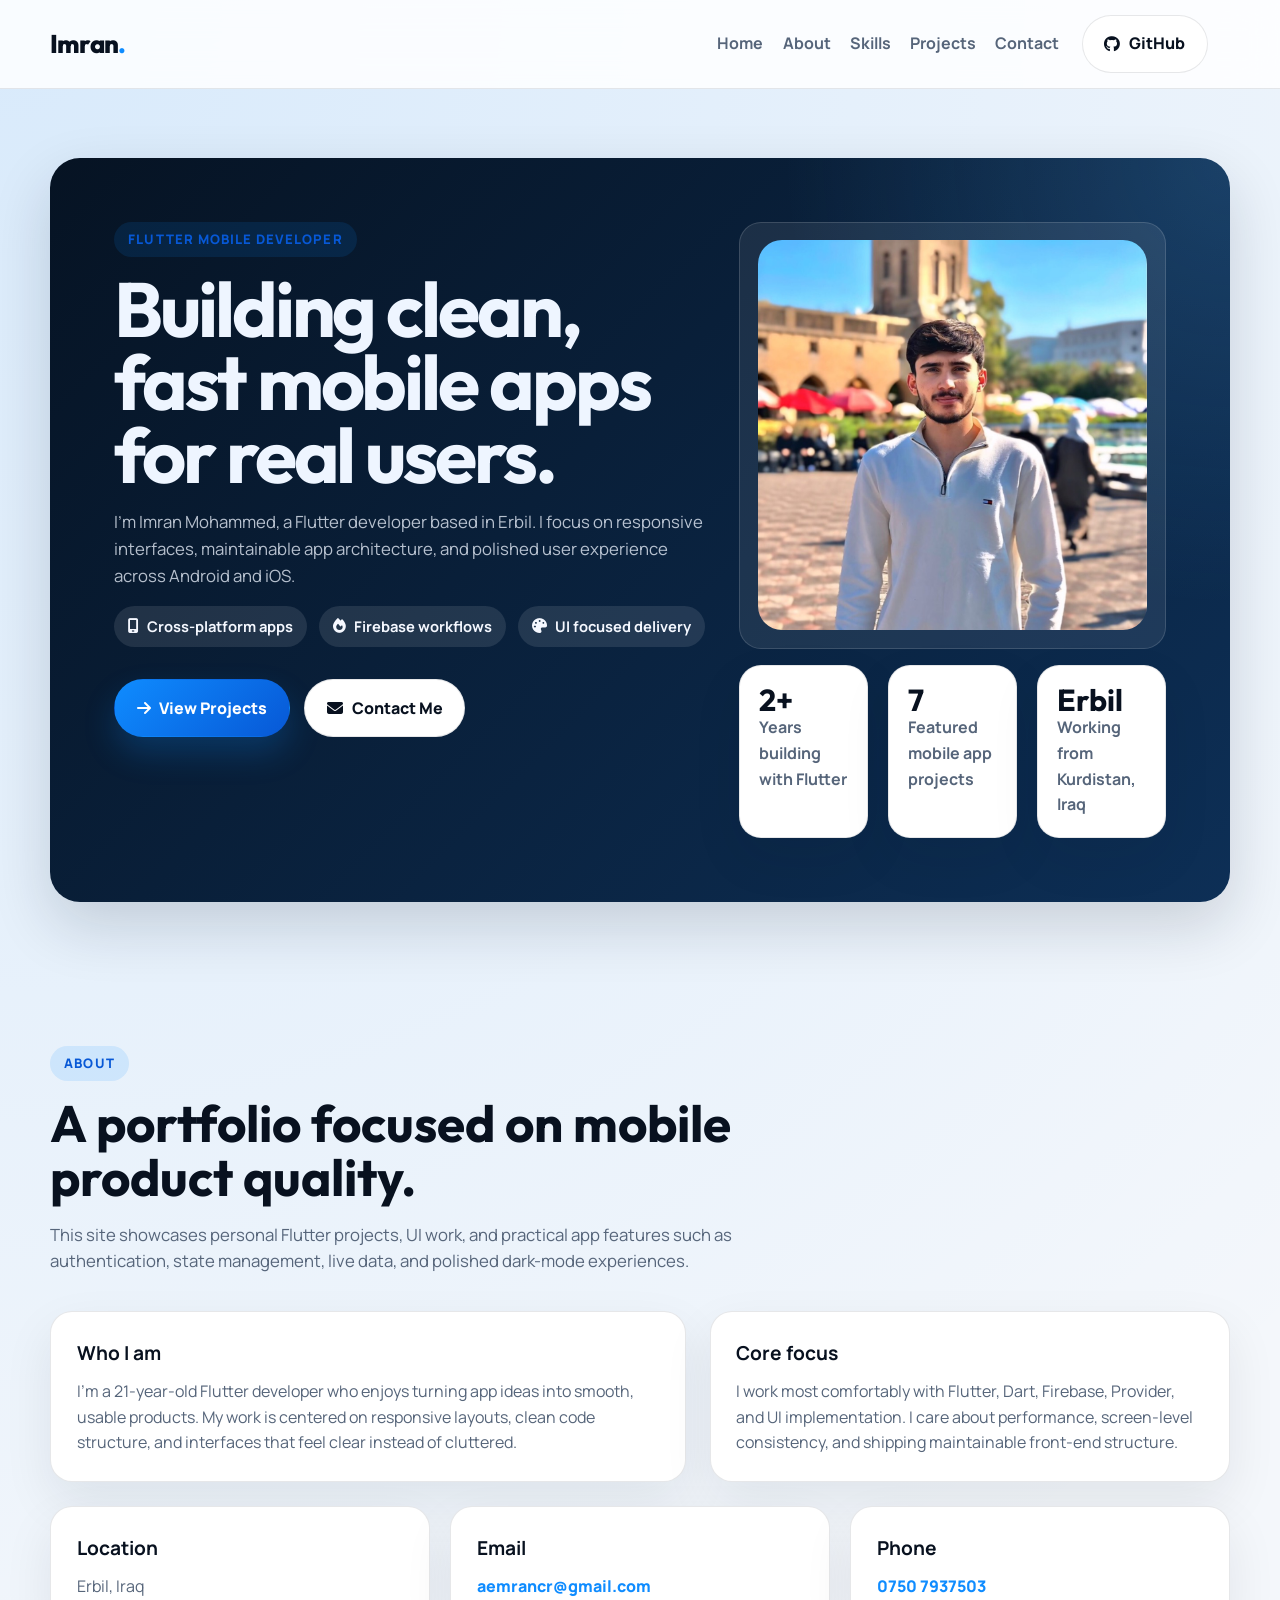
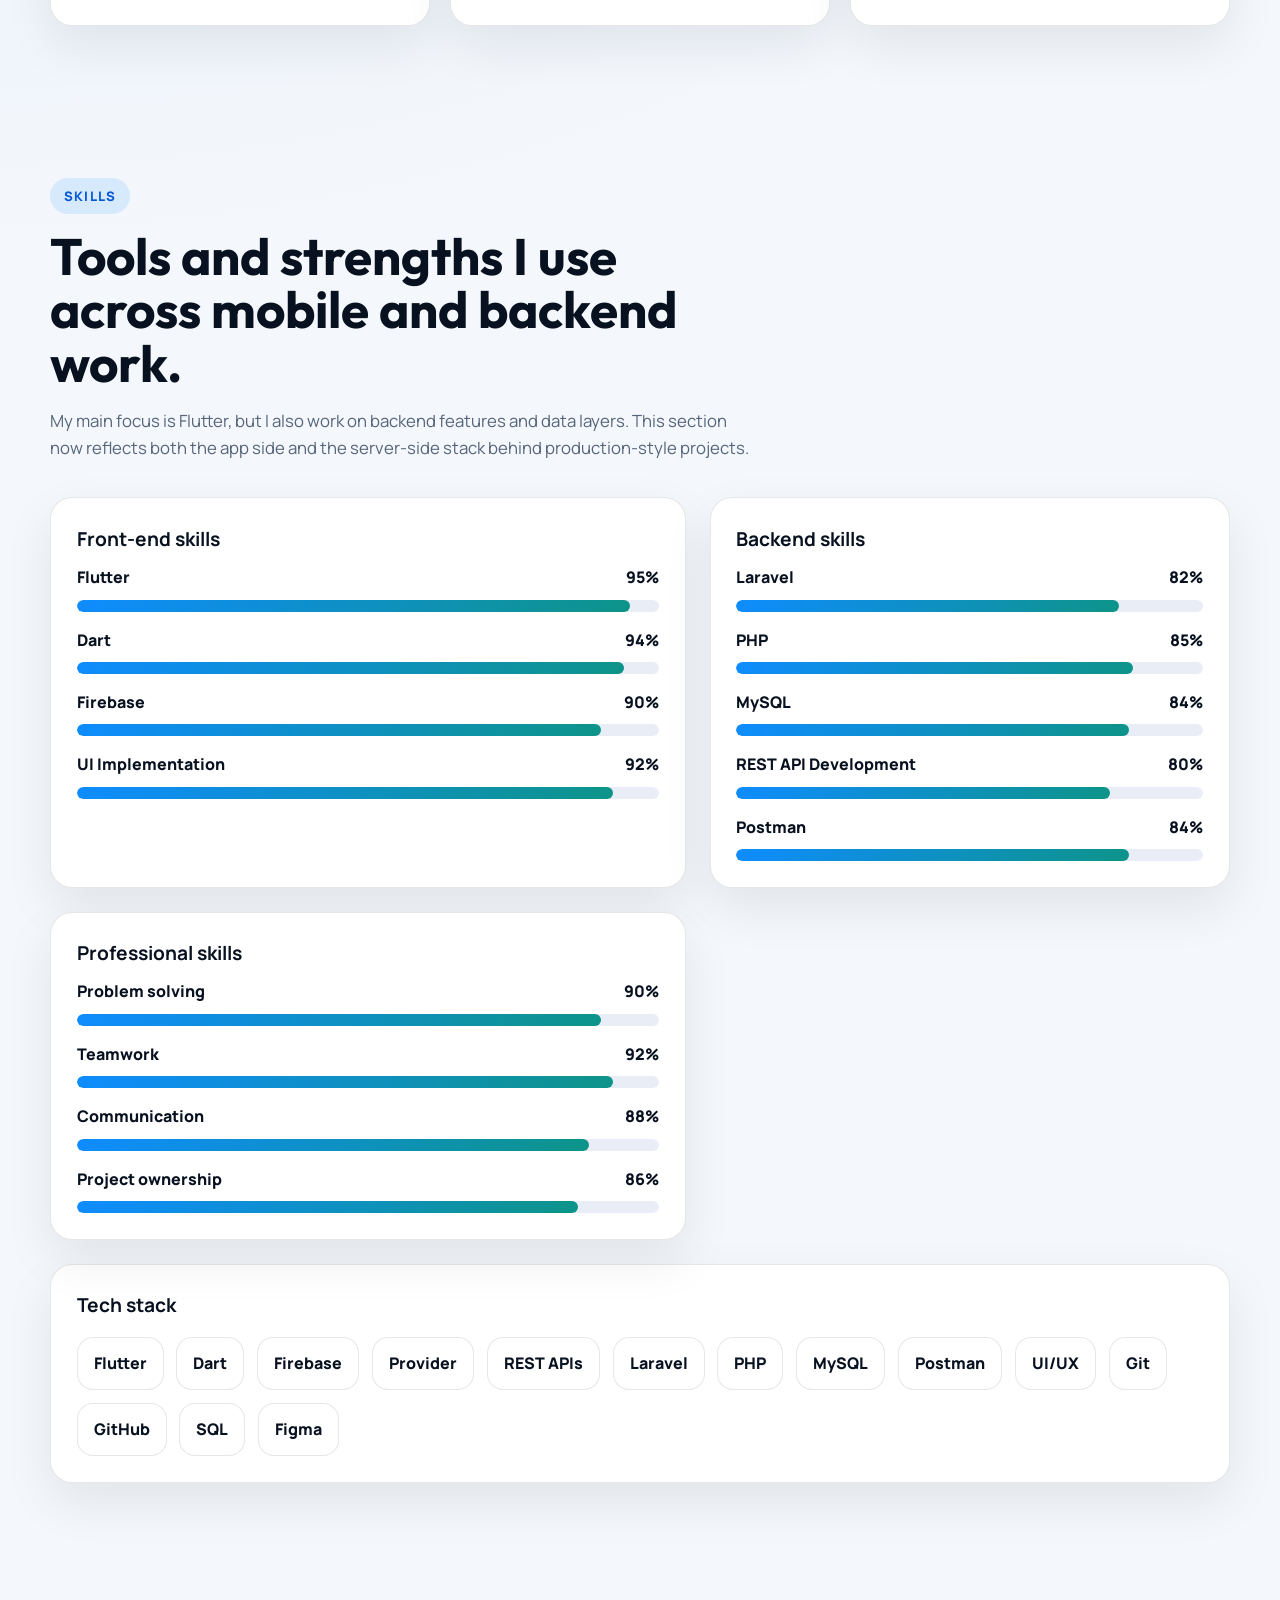
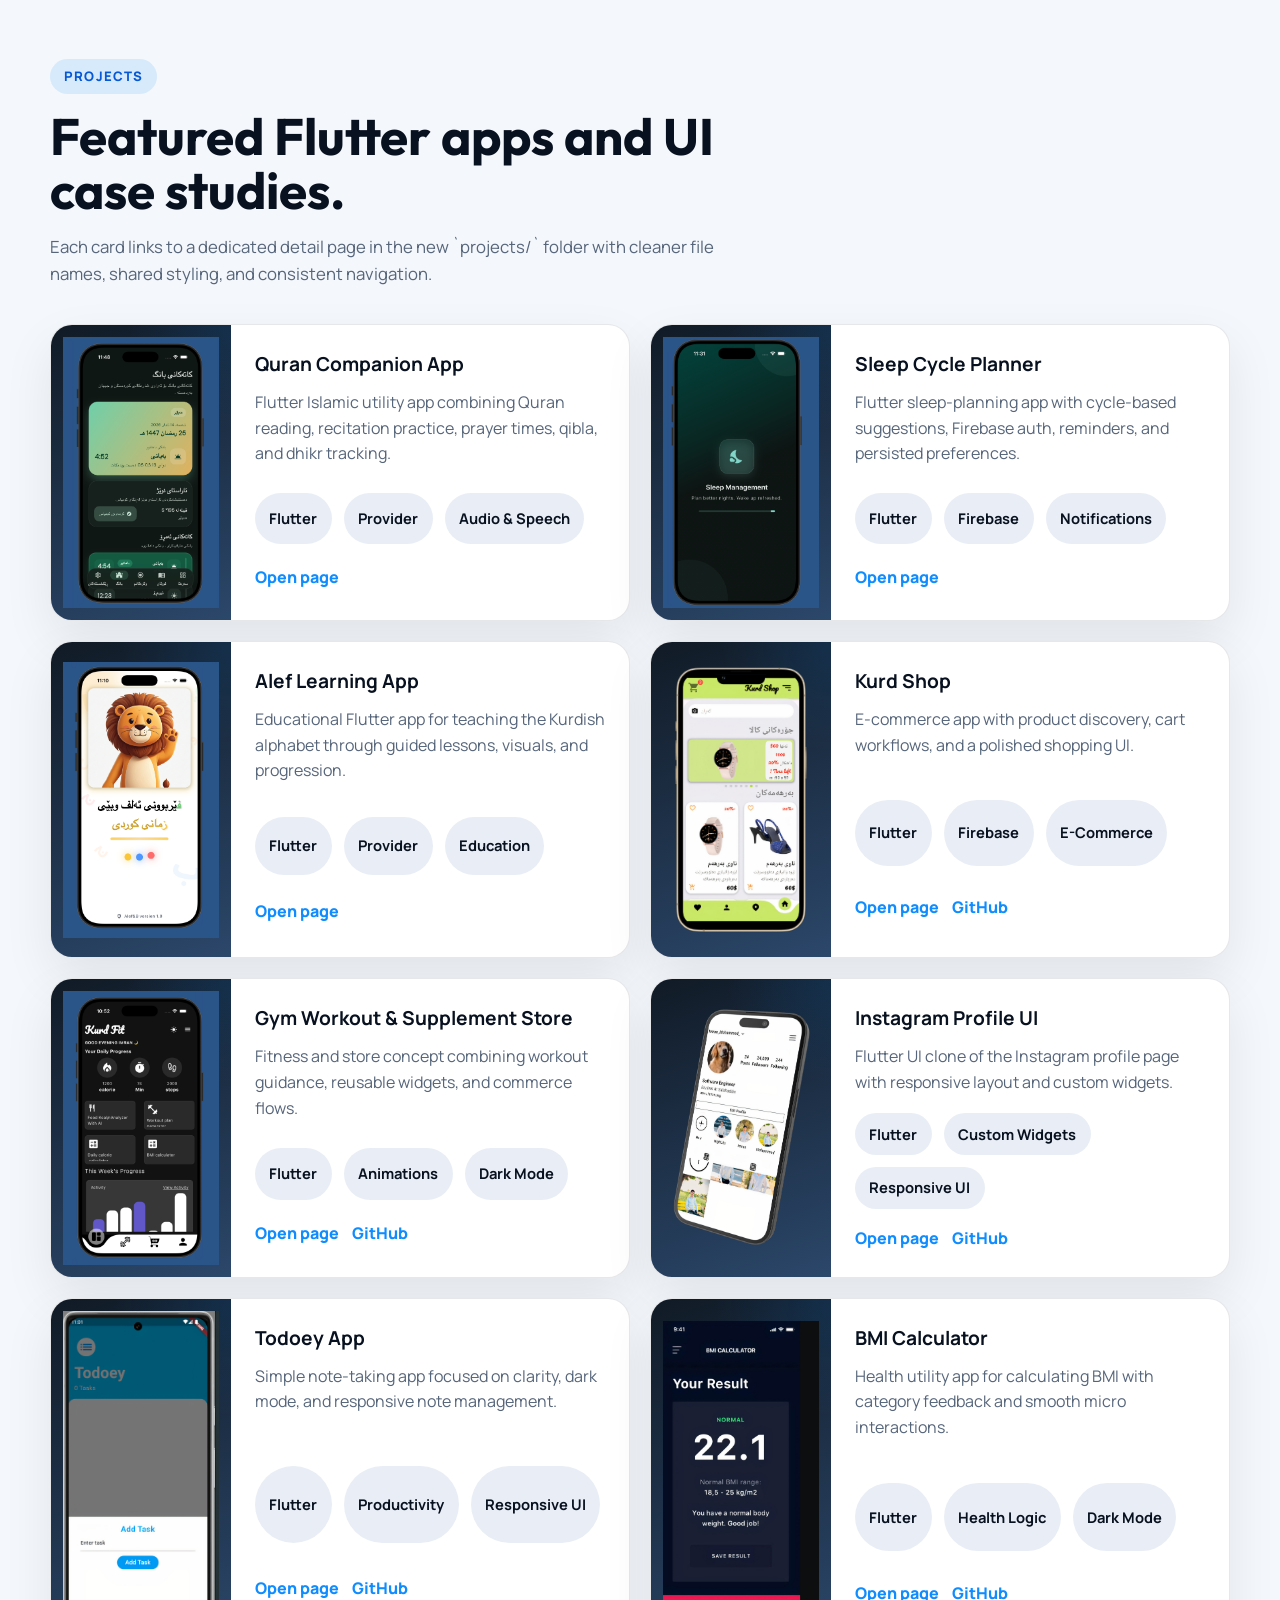
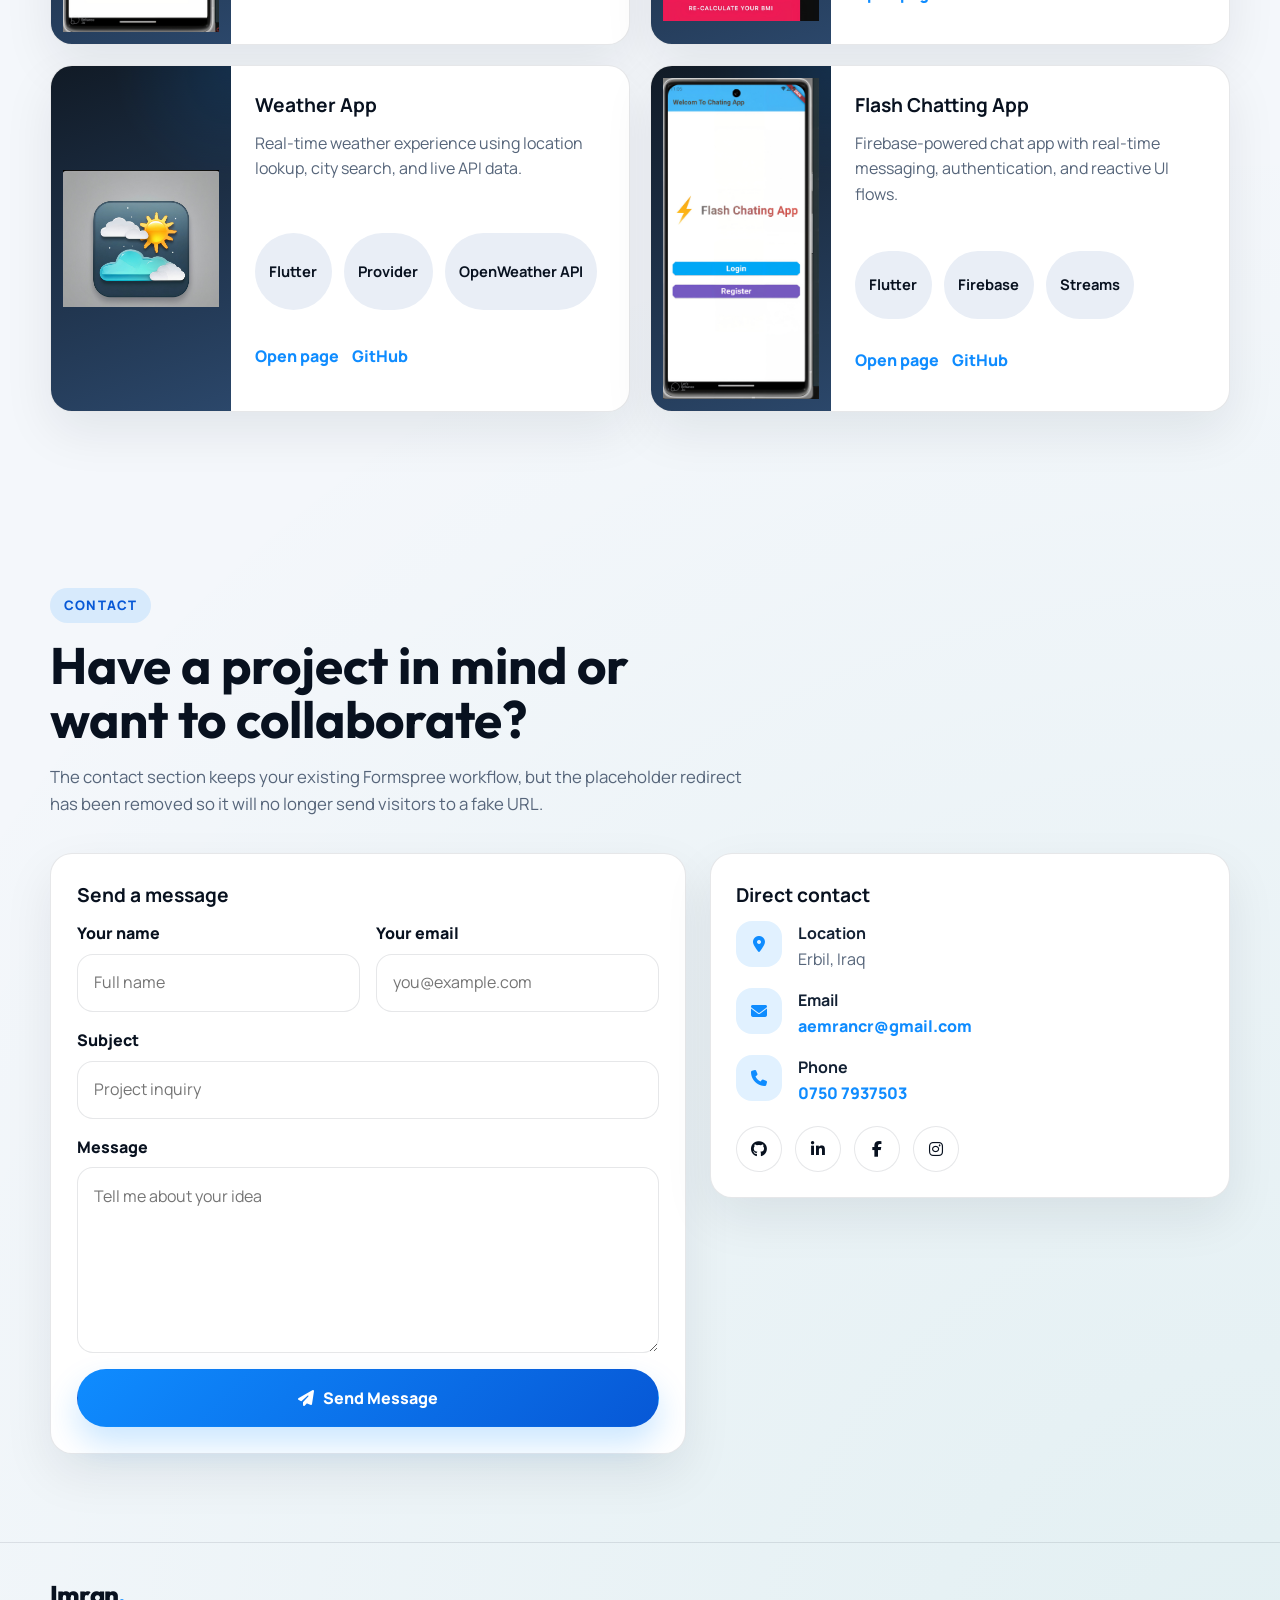
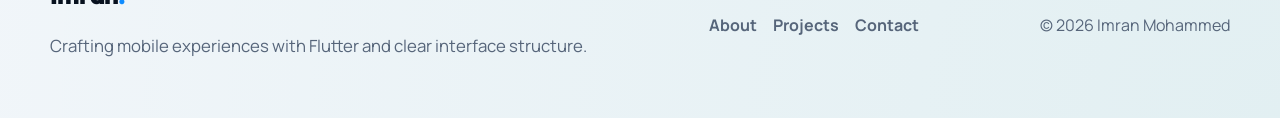
==== index.html @ 448a677b "feat: Add multiple new project pages and assets, and update core website styling and scripting." ====
<!DOCTYPE html>
<html lang="en">

<head>
  <meta charset="UTF-8" />
  <meta name="viewport" content="width=device-width, initial-scale=1.0" />
  <title>Imran Mohammed | Flutter Developer Portfolio</title>
  <meta name="description"
    content="Portfolio website for Imran Mohammed, a Flutter mobile app developer building polished cross-platform experiences." />
  <link rel="preconnect" href="https://fonts.googleapis.com" />
  <link rel="preconnect" href="https://fonts.gstatic.com" crossorigin />
  <link
    href="https://fonts.googleapis.com/css2?family=Manrope:wght@400;500;700;800&family=Outfit:wght@500;600;700;800&display=swap"
    rel="stylesheet" />
  <link rel="stylesheet" href="https://cdnjs.cloudflare.com/ajax/libs/font-awesome/6.5.2/css/all.min.css" />
  <link rel="stylesheet" href="assets/css/styles.css" />
</head>

<body>
  <header class="site-header">
    <div class="container">
      <div class="site-header__inner">
        <a class="brand" href="index.html">Imran<span>.</span></a>

        <nav class="site-nav" aria-label="Main navigation">
          <div class="site-nav__links">
            <a href="#home">Home</a>
            <a href="#about">About</a>
            <a href="#skills">Skills</a>
            <a href="#projects">Projects</a>
            <a href="#contact">Contact</a>
          </div>

          <a class="button button--secondary" href="https://github.com/Imran-Mohammed-Shekho" target="_blank" rel="noreferrer">
            <i class="fa-brands fa-github"></i>
            GitHub
          </a>

          <div class="header-actions">
            <button class="mobile-toggle" type="button" data-mobile-toggle aria-label="Open navigation menu"
              aria-controls="mobile-menu" aria-expanded="false">
              <i class="fa-solid fa-bars"></i>
            </button>
          </div>
        </nav>
      </div>

      <div class="mobile-nav" id="mobile-menu" data-mobile-menu>
        <a href="#home">Home</a>
        <a href="#about">About</a>
        <a href="#skills">Skills</a>
        <a href="#projects">Projects</a>
        <a href="#contact">Contact</a>
        <a href="https://github.com/Imran-Mohammed-Shekho" target="_blank" rel="noreferrer">GitHub</a>
      </div>
    </div>
  </header>

  <main>
    <section class="hero" id="home">
      <div class="container">
        <div class="hero__panel">
          <div class="hero__grid">
            <div>
              <span class="eyebrow">Flutter Mobile Developer</span>
              <h1 class="hero__title">Building clean, fast mobile apps for real users.</h1>
              <p class="hero__copy">
                I’m Imran Mohammed, a Flutter developer based in Erbil. I focus on responsive interfaces,
                maintainable app architecture, and polished user experience across Android and iOS.
              </p>

              <div class="hero__highlights" aria-label="Top highlights">
                <span class="pill"><i class="fa-solid fa-mobile-screen"></i> Cross-platform apps</span>
                <span class="pill"><i class="fa-solid fa-fire"></i> Firebase workflows</span>
                <span class="pill"><i class="fa-solid fa-palette"></i> UI focused delivery</span>
              </div>

              <div class="button-row">
                <a class="button button--primary" href="#projects">
                  <i class="fa-solid fa-arrow-right"></i>
                  View Projects
                </a>
                <a class="button button--secondary" href="#contact">
                  <i class="fa-solid fa-envelope"></i>
                  Contact Me
                </a>
              </div>
            </div>

            <div class="hero-visual">
              <div class="portrait-card">
                <img src="assets/images/profile/mypicture.png" alt="Portrait of Imran Mohammed" />
              </div>

              <div class="metric-grid">
                <div class="stat-card">
                  <strong>2+</strong>
                  <span>Years building with Flutter</span>
                </div>
                <div class="stat-card">
                  <strong>7</strong>
                  <span>Featured mobile app projects</span>
                </div>
                <div class="stat-card">
                  <strong>Erbil</strong>
                  <span>Working from Kurdistan, Iraq</span>
                </div>
              </div>
            </div>
          </div>
        </div>
      </div>
    </section>

    <section class="section section--tight" id="about">
      <div class="container">
        <div class="section__header">
          <span class="eyebrow">About</span>
          <h2 class="section-title">A portfolio focused on mobile product quality.</h2>
          <p class="section-copy">
            This site showcases personal Flutter projects, UI work, and practical app features such as
            authentication, state management, live data, and polished dark-mode experiences.
          </p>
        </div>

        <div class="about-grid">
          <article class="card">
            <h3>Who I am</h3>
            <p>
              I’m a 21-year-old Flutter developer who enjoys turning app ideas into smooth, usable products.
              My work is centered on responsive layouts, clean code structure, and interfaces that feel clear
              instead of cluttered.
            </p>
          </article>

          <article class="card">
            <h3>Core focus</h3>
            <p>
              I work most comfortably with Flutter, Dart, Firebase, Provider, and UI implementation. I care
              about performance, screen-level consistency, and shipping maintainable front-end structure.
            </p>
          </article>
        </div>

        <div class="cards-grid" style="margin-top: 1.5rem">
          <article class="info-card">
            <h3>Location</h3>
            <p>Erbil, Iraq</p>
          </article>
          <article class="info-card">
            <h3>Email</h3>
            <p><a class="inline-link" href="mailto:aemrancr@gmail.com">aemrancr@gmail.com</a></p>
          </article>
          <article class="info-card">
            <h3>Phone</h3>
            <p><a class="inline-link" href="tel:+9647507937503">0750 7937503</a></p>
          </article>
        </div>
      </div>
    </section>

    <section class="section" id="skills">
      <div class="container">
        <div class="section__header">
          <span class="eyebrow">Skills</span>
          <h2 class="section-title">Tools and strengths I use across mobile and backend work.</h2>
          <p class="section-copy">
            My main focus is Flutter, but I also work on backend features and data layers. This section now
            reflects both the app side and the server-side stack behind production-style projects.
          </p>
        </div>

        <div class="about-grid">
          <article class="skill-card">
            <h3>Front-end skills</h3>
            <div class="skill-list">
              <div class="skill-row">
                <div class="skill-row__label">
                  <span>Flutter</span>
                  <span>95%</span>
                </div>
                <div class="progress" data-progress="95"><span></span></div>
              </div>
              <div class="skill-row">
                <div class="skill-row__label">
                  <span>Dart</span>
                  <span>94%</span>
                </div>
                <div class="progress" data-progress="94"><span></span></div>
              </div>
              <div class="skill-row">
                <div class="skill-row__label">
                  <span>Firebase</span>
                  <span>90%</span>
                </div>
                <div class="progress" data-progress="90"><span></span></div>
              </div>
              <div class="skill-row">
                <div class="skill-row__label">
                  <span>UI Implementation</span>
                  <span>92%</span>
                </div>
                <div class="progress" data-progress="92"><span></span></div>
              </div>
            </div>
          </article>

          <article class="skill-card">
            <h3>Backend skills</h3>
            <div class="skill-list">
              <div class="skill-row">
                <div class="skill-row__label">
                  <span>Laravel</span>
                  <span>82%</span>
                </div>
                <div class="progress" data-progress="82"><span></span></div>
              </div>
              <div class="skill-row">
                <div class="skill-row__label">
                  <span>PHP</span>
                  <span>85%</span>
                </div>
                <div class="progress" data-progress="85"><span></span></div>
              </div>
              <div class="skill-row">
                <div class="skill-row__label">
                  <span>MySQL</span>
                  <span>84%</span>
                </div>
                <div class="progress" data-progress="84"><span></span></div>
              </div>
              <div class="skill-row">
                <div class="skill-row__label">
                  <span>REST API Development</span>
                  <span>80%</span>
                </div>
                <div class="progress" data-progress="80"><span></span></div>
              </div>
              <div class="skill-row">
                <div class="skill-row__label">
                  <span>Postman</span>
                  <span>84%</span>
                </div>
                <div class="progress" data-progress="84"><span></span></div>
              </div>
            </div>
          </article>

          <article class="skill-card">
            <h3>Professional skills</h3>
            <div class="skill-list">
              <div class="skill-row">
                <div class="skill-row__label">
                  <span>Problem solving</span>
                  <span>90%</span>
                </div>
                <div class="progress" data-progress="90"><span></span></div>
              </div>
              <div class="skill-row">
                <div class="skill-row__label">
                  <span>Teamwork</span>
                  <span>92%</span>
                </div>
                <div class="progress" data-progress="92"><span></span></div>
              </div>
              <div class="skill-row">
                <div class="skill-row__label">
                  <span>Communication</span>
                  <span>88%</span>
                </div>
                <div class="progress" data-progress="88"><span></span></div>
              </div>
              <div class="skill-row">
                <div class="skill-row__label">
                  <span>Project ownership</span>
                  <span>86%</span>
                </div>
                <div class="progress" data-progress="86"><span></span></div>
              </div>
            </div>
          </article>
        </div>

        <article class="card" style="margin-top: 1.5rem">
          <h3>Tech stack</h3>
          <div class="tech-stack" style="margin-top: 1rem">
            <span class="tech-item">Flutter</span>
            <span class="tech-item">Dart</span>
            <span class="tech-item">Firebase</span>
            <span class="tech-item">Provider</span>
            <span class="tech-item">REST APIs</span>
            <span class="tech-item">Laravel</span>
            <span class="tech-item">PHP</span>
            <span class="tech-item">MySQL</span>
            <span class="tech-item">Postman</span>
            <span class="tech-item">UI/UX</span>
            <span class="tech-item">Git</span>
            <span class="tech-item">GitHub</span>
            <span class="tech-item">SQL</span>
            <span class="tech-item">Figma</span>
          </div>
        </article>
      </div>
    </section>

    <section class="section" id="projects">
      <div class="container">
        <div class="section__header">
          <span class="eyebrow">Projects</span>
          <h2 class="section-title">Featured Flutter apps and UI case studies.</h2>
          <p class="section-copy">
            Each card links to a dedicated detail page in the new `projects/` folder with cleaner file names,
            shared styling, and consistent navigation.
          </p>
        </div>

          <div class="project-grid">
            <article class="project-card">
              <div class="project-card__media">
                <img src="assets/images/projects/quran-images/quran-screen-10.png" alt="Quran Companion App preview" />
              </div>
              <div class="project-card__body">
                <div>
                  <h3>Quran Companion App</h3>
                  <p>Flutter Islamic utility app combining Quran reading, recitation practice, prayer times, qibla, and dhikr tracking.</p>
                </div>
                <div class="badge-list">
                  <span class="badge">Flutter</span>
                  <span class="badge">Provider</span>
                  <span class="badge">Audio & Speech</span>
                </div>
                <div class="project-card__actions">
                  <a class="link-button" href="projects/quran-companion-app.html">Open page</a>
                </div>
              </div>
            </article>

            <article class="project-card">
              <div class="project-card__media">
                <img src="assets/images/projects/sleep-images/sleep-screen-01.png" alt="Sleep Cycle Planner preview" />
              </div>
              <div class="project-card__body">
                <div>
                  <h3>Sleep Cycle Planner</h3>
                  <p>Flutter sleep-planning app with cycle-based suggestions, Firebase auth, reminders, and persisted preferences.</p>
                </div>
                <div class="badge-list">
                  <span class="badge">Flutter</span>
                  <span class="badge">Firebase</span>
                  <span class="badge">Notifications</span>
                </div>
                <div class="project-card__actions">
                  <a class="link-button" href="projects/sleep-cycle-planner.html">Open page</a>
                </div>
              </div>
            </article>

            <article class="project-card">
              <div class="project-card__media">
                <img src="assets/images/projects/alef-images/alef-screen-01.png" alt="Alef Learning App preview" />
              </div>
              <div class="project-card__body">
                <div>
                  <h3>Alef Learning App</h3>
                  <p>Educational Flutter app for teaching the Kurdish alphabet through guided lessons, visuals, and progression.</p>
                </div>
                <div class="badge-list">
                  <span class="badge">Flutter</span>
                  <span class="badge">Provider</span>
                  <span class="badge">Education</span>
                </div>
                <div class="project-card__actions">
                  <a class="link-button" href="projects/alef-learning-app.html">Open page</a>
                </div>
              </div>
            </article>

            <article class="project-card">
              <div class="project-card__media">
                <img src="assets/images/projects/image2-portrait.png" alt="Kurd Shop preview" />
              </div>
              <div class="project-card__body">
                <div>
                  <h3>Kurd Shop</h3>
                  <p>E-commerce app with product discovery, cart workflows, and a polished shopping UI.</p>
                </div>
                <div class="badge-list">
                  <span class="badge">Flutter</span>
                  <span class="badge">Firebase</span>
                  <span class="badge">E-Commerce</span>
                </div>
                <div class="project-card__actions">
                  <a class="link-button" href="projects/kurd-shop.html">Open page</a>
                  <a class="link-button" href="https://github.com/Imran-Mohammed-Shekho/E-commerce-app" target="_blank"
                    rel="noreferrer">GitHub</a>
                </div>
              </div>
            </article>

            <article class="project-card">
              <div class="project-card__media">
                <img src="assets/images/projects/gymImages/2.png" alt="Gym Workout and Supplement Store preview" />
              </div>
              <div class="project-card__body">
                <div>
                  <h3>Gym Workout &amp; Supplement Store</h3>
                  <p>Fitness and store concept combining workout guidance, reusable widgets, and commerce flows.</p>
                </div>
                <div class="badge-list">
                  <span class="badge">Flutter</span>
                  <span class="badge">Animations</span>
                  <span class="badge">Dark Mode</span>
                </div>
                <div class="project-card__actions">
                  <a class="link-button" href="projects/gym-workout-store.html">Open page</a>
                  <a class="link-button" href="https://github.com/Imran-Mohammed-Shekho/Gym-App" target="_blank"
                    rel="noreferrer">GitHub</a>
                </div>
              </div>
            </article>

            <article class="project-card">
              <div class="project-card__media">
                <img src="assets/images/projects/resized_iphone15_image-left.png" alt="Instagram Profile UI preview" />
              </div>
              <div class="project-card__body">
                <div>
                  <h3>Instagram Profile UI</h3>
                  <p>Flutter UI clone of the Instagram profile page with responsive layout and custom widgets.</p>
                </div>
                <div class="badge-list">
                  <span class="badge">Flutter</span>
                  <span class="badge">Custom Widgets</span>
                  <span class="badge">Responsive UI</span>
                </div>
                <div class="project-card__actions">
                  <a class="link-button" href="projects/instagram-ui.html">Open page</a>
                  <a class="link-button" href="https://github.com/Imran-Mohammed-Shekho/Instagram-UI" target="_blank"
                    rel="noreferrer">GitHub</a>
                </div>
              </div>
            </article>

            <article class="project-card">
              <div class="project-card__media">
                <img src="assets/images/projects/tody1_LE_upscale_balanced_x4.jpg" alt="Todoey App preview" />
              </div>
              <div class="project-card__body">
                <div>
                  <h3>Todoey App</h3>
                  <p>Simple note-taking app focused on clarity, dark mode, and responsive note management.</p>
                </div>
                <div class="badge-list">
                  <span class="badge">Flutter</span>
                  <span class="badge">Productivity</span>
                  <span class="badge">Responsive UI</span>
                </div>
                <div class="project-card__actions">
                  <a class="link-button" href="projects/todoey-app.html">Open page</a>
                  <a class="link-button" href="https://github.com/Imran-Mohammed-Shekho/Todyoe-App" target="_blank"
                    rel="noreferrer">GitHub</a>
                </div>
              </div>
            </article>

            <article class="project-card">
              <div class="project-card__media">
                <img src="assets/images/projects/bm3.jpg" alt="BMI Calculator preview" />
              </div>
              <div class="project-card__body">
                <div>
                  <h3>BMI Calculator</h3>
                  <p>Health utility app for calculating BMI with category feedback and smooth micro interactions.</p>
                </div>
                <div class="badge-list">
                  <span class="badge">Flutter</span>
                  <span class="badge">Health Logic</span>
                  <span class="badge">Dark Mode</span>
                </div>
                <div class="project-card__actions">
                  <a class="link-button" href="projects/bmi-calculator.html">Open page</a>
                  <a class="link-button" href="https://github.com/Imran-Mohammed-Shekho/Modern-BMI" target="_blank"
                    rel="noreferrer">GitHub</a>
                </div>
              </div>
            </article>

            <article class="project-card">
              <div class="project-card__media">
                <img src="assets/images/projects/weather-image.jpg" alt="Weather App preview" />
              </div>
              <div class="project-card__body">
                <div>
                  <h3>Weather App</h3>
                  <p>Real-time weather experience using location lookup, city search, and live API data.</p>
                </div>
                <div class="badge-list">
                  <span class="badge">Flutter</span>
                  <span class="badge">Provider</span>
                  <span class="badge">OpenWeather API</span>
                </div>
                <div class="project-card__actions">
                  <a class="link-button" href="projects/weather-app.html">Open page</a>
                  <a class="link-button" href="https://github.com/Imran-Mohammed-Shekho/Weather-App" target="_blank"
                    rel="noreferrer">GitHub</a>
                </div>
              </div>
            </article>

            <article class="project-card">
              <div class="project-card__media">
                <img src="assets/images/projects/flash-chating.jpg" alt="Flash Chatting App preview" />
              </div>
              <div class="project-card__body">
                <div>
                  <h3>Flash Chatting App</h3>
                  <p>Firebase-powered chat app with real-time messaging, authentication, and reactive UI flows.</p>
                </div>
                <div class="badge-list">
                  <span class="badge">Flutter</span>
                  <span class="badge">Firebase</span>
                  <span class="badge">Streams</span>
                </div>
                <div class="project-card__actions">
                  <a class="link-button" href="projects/flash-chatting-app.html">Open page</a>
                  <a class="link-button" href="https://github.com/Imran-Mohammed-Shekho/Chating-App" target="_blank"
                    rel="noreferrer">GitHub</a>
                </div>
              </div>
            </article>
          </div>
      </div>
    </section>

    <section class="section" id="contact">
      <div class="container">
        <div class="section__header">
          <span class="eyebrow">Contact</span>
          <h2 class="section-title">Have a project in mind or want to collaborate?</h2>
          <p class="section-copy">
            The contact section keeps your existing Formspree workflow, but the placeholder redirect has been
            removed so it will no longer send visitors to a fake URL.
          </p>
        </div>

        <div class="contact-grid">
          <article class="contact-card">
            <h3>Send a message</h3>
            <form class="contact-form" action="https://formspree.io/f/xdkgqygn" method="POST">
              <div class="form-row">
                <div class="form-field">
                  <label for="name">Your name</label>
                  <input id="name" name="name" type="text" placeholder="Full name" required />
                </div>
                <div class="form-field">
                  <label for="email">Your email</label>
                  <input id="email" name="email" type="email" placeholder="you@example.com" required />
                </div>
              </div>

              <div class="form-field">
                <label for="subject">Subject</label>
                <input id="subject" name="subject" type="text" placeholder="Project inquiry" required />
              </div>

              <div class="form-field">
                <label for="message">Message</label>
                <textarea id="message" name="message" rows="6" placeholder="Tell me about your idea"
                  required></textarea>
              </div>

              <button class="button button--primary" type="submit">
                <i class="fa-solid fa-paper-plane"></i>
                Send Message
              </button>
            </form>
          </article>

          <article class="contact-card">
            <h3>Direct contact</h3>
            <div class="contact-points">
              <div class="contact-point">
                <span class="contact-point__icon"><i class="fa-solid fa-location-dot"></i></span>
                <div>
                  <strong>Location</strong>
                  <p>Erbil, Iraq</p>
                </div>
              </div>
              <div class="contact-point">
                <span class="contact-point__icon"><i class="fa-solid fa-envelope"></i></span>
                <div>
                  <strong>Email</strong>
                  <p><a class="inline-link" href="mailto:aemrancr@gmail.com">aemrancr@gmail.com</a></p>
                </div>
              </div>
              <div class="contact-point">
                <span class="contact-point__icon"><i class="fa-solid fa-phone"></i></span>
                <div>
                  <strong>Phone</strong>
                  <p><a class="inline-link" href="tel:+9647507937503">0750 7937503</a></p>
                </div>
              </div>
            </div>

            <div class="social-list">
              <a class="social-link" href="https://github.com/Imran-Mohammed-Shekho" target="_blank" rel="noreferrer"
                aria-label="GitHub">
                <i class="fa-brands fa-github"></i>
              </a>
              <a class="social-link" href="https://www.linkedin.com/in/imran-mohammed-undefined-33266b32a"
                target="_blank" rel="noreferrer" aria-label="LinkedIn">
                <i class="fa-brands fa-linkedin-in"></i>
              </a>
              <a class="social-link" href="https://www.facebook.com/share/196NEKQjP1/?mibextid=wwXIfr" target="_blank"
                rel="noreferrer" aria-label="Facebook">
                <i class="fa-brands fa-facebook-f"></i>
              </a>
              <a class="social-link" href="https://www.instagram.com/a_mran_2_?igsh=NHR0enlnZjJuMTJo&utm_source=qr"
                target="_blank" rel="noreferrer" aria-label="Instagram">
                <i class="fa-brands fa-instagram"></i>
              </a>
            </div>
          </article>
        </div>
      </div>
    </section>
  </main>

  <footer class="site-footer">
    <div class="container">
      <div class="site-footer__inner">
        <div>
          <a class="brand" href="index.html">Imran<span>.</span></a>
          <p class="lead">Crafting mobile experiences with Flutter and clear interface structure.</p>
        </div>

        <div class="site-footer__links">
          <a href="#about">About</a>
          <a href="#projects">Projects</a>
          <a href="#contact">Contact</a>
        </div>

        <p>&copy; <span data-current-year></span> Imran Mohammed</p>
      </div>
    </div>
  </footer>

  <script src="assets/js/main.js"></script>
</body>

</html>
---- assets/css/styles.css ----
:root {
  color-scheme: light;
  --bg: #f4f7fb;
  --bg-elevated: rgba(255, 255, 255, 0.84);
  --surface: #ffffff;
  --surface-muted: #e9eef6;
  --surface-strong: #0f172a;
  --text: #122033;
  --text-muted: #56657a;
  --heading: #08111f;
  --border: rgba(15, 23, 42, 0.1);
  --shadow: 0 20px 50px rgba(15, 23, 42, 0.08);
  --shadow-strong: 0 24px 60px rgba(15, 23, 42, 0.16);
  --accent: #0f8cff;
  --accent-strong: #0758d6;
  --accent-soft: rgba(15, 140, 255, 0.12);
  --success: #0d9488;
  --warning: #ea580c;
  --hero-start: #061323;
  --hero-end: #0d2f56;
  --radius-sm: 14px;
  --radius-md: 22px;
  --radius-lg: 30px;
  --container: 1180px;
  --header-height: 88px;
}

:root[data-theme="dark"] {
  color-scheme: dark;
  --bg: #07111d;
  --bg-elevated: rgba(7, 17, 29, 0.84);
  --surface: #0f1b2d;
  --surface-muted: #122238;
  --surface-strong: #e7edf6;
  --text: #e7edf6;
  --text-muted: #9dafc7;
  --heading: #f4f8ff;
  --border: rgba(148, 163, 184, 0.18);
  --shadow: 0 22px 60px rgba(0, 0, 0, 0.28);
  --shadow-strong: 0 26px 70px rgba(0, 0, 0, 0.36);
  --accent: #59b3ff;
  --accent-strong: #87c8ff;
  --accent-soft: rgba(89, 179, 255, 0.14);
  --success: #2dd4bf;
  --warning: #fb923c;
  --hero-start: #020912;
  --hero-end: #14335a;
}

*,
*::before,
*::after {
  box-sizing: border-box;
}

html {
  scroll-behavior: smooth;
}

body {
  margin: 0;
  font-family: "Manrope", sans-serif;
  background:
    radial-gradient(circle at top left, rgba(15, 140, 255, 0.12), transparent 28%),
    radial-gradient(circle at bottom right, rgba(13, 148, 136, 0.08), transparent 24%),
    var(--bg);
  color: var(--text);
  line-height: 1.6;
  min-height: 100vh;
}

body.is-locked {
  overflow: hidden;
}

img {
  display: block;
  max-width: 100%;
}

a {
  color: inherit;
  text-decoration: none;
}

button,
input,
textarea {
  font: inherit;
}

button {
  cursor: pointer;
}

.container {
  width: min(var(--container), calc(100% - 2rem));
  margin: 0 auto;
}

.section {
  padding: 5.5rem 0;
}

.section--tight {
  padding: 4rem 0;
}

.section__header {
  max-width: 700px;
  margin-bottom: 2.25rem;
}

.eyebrow {
  display: inline-flex;
  align-items: center;
  gap: 0.5rem;
  padding: 0.45rem 0.9rem;
  border-radius: 999px;
  background: var(--accent-soft);
  color: var(--accent-strong);
  font-size: 0.82rem;
  font-weight: 800;
  letter-spacing: 0.08em;
  text-transform: uppercase;
}

.section-title,
.hero__title,
.project-hero__title,
.project-title,
.brand {
  font-family: "Outfit", sans-serif;
}

.section-title {
  margin: 1rem 0 0.9rem;
  color: var(--heading);
  font-size: clamp(2rem, 4vw, 3.3rem);
  line-height: 1.05;
}

.section-copy,
.hero__copy,
.project-hero__copy,
.lead {
  color: var(--text-muted);
  font-size: 1.05rem;
}

.accent-text {
  color: var(--accent);
}

.site-header {
  position: sticky;
  top: 0;
  z-index: 50;
  background: var(--bg-elevated);
  backdrop-filter: blur(18px);
  border-bottom: 1px solid var(--border);
}

.site-header__inner {
  min-height: var(--header-height);
  display: flex;
  align-items: center;
  justify-content: space-between;
  gap: 1rem;
}

.brand {
  font-size: 1.6rem;
  font-weight: 800;
  letter-spacing: -0.03em;
  color: var(--heading);
}

.brand span {
  color: var(--accent);
}

.site-nav {
  display: flex;
  align-items: center;
  gap: 1.4rem;
}

.site-nav__links {
  display: flex;
  align-items: center;
  gap: 1.2rem;
}

.site-nav__links a,
.mobile-nav a {
  color: var(--text-muted);
  font-weight: 700;
  transition: color 160ms ease;
}

.site-nav__links a:hover,
.mobile-nav a:hover,
.social-link:hover,
.inline-link:hover {
  color: var(--accent);
}

.header-actions {
  display: flex;
  align-items: center;
  gap: 0.85rem;
}

.icon-button,
.mobile-toggle {
  width: 44px;
  height: 44px;
  border: 1px solid var(--border);
  border-radius: 999px;
  background: var(--surface);
  color: var(--heading);
  display: inline-flex;
  align-items: center;
  justify-content: center;
  transition: transform 160ms ease, border-color 160ms ease, color 160ms ease;
}

.icon-button:hover,
.mobile-toggle:hover {
  transform: translateY(-1px);
  border-color: rgba(15, 140, 255, 0.35);
  color: var(--accent);
}

.mobile-toggle {
  display: none;
}

.mobile-nav {
  display: none;
  padding: 0 0 1.1rem;
}

.mobile-nav.is-open {
  display: grid;
  gap: 0.95rem;
}

.button-row {
  display: flex;
  flex-wrap: wrap;
  gap: 0.9rem;
  margin-top: 2rem;
}

.button {
  display: inline-flex;
  align-items: center;
  justify-content: center;
  gap: 0.55rem;
  padding: 0.95rem 1.35rem;
  border-radius: 999px;
  border: 1px solid transparent;
  font-weight: 800;
  transition: transform 160ms ease, box-shadow 160ms ease, border-color 160ms ease, background 160ms ease;
}

.button:hover {
  transform: translateY(-2px);
}

.button--primary {
  background: linear-gradient(135deg, var(--accent), var(--accent-strong));
  color: #ffffff;
  box-shadow: 0 16px 32px rgba(15, 140, 255, 0.22);
}

.button--secondary {
  background: var(--surface);
  color: var(--heading);
  border-color: var(--border);
}

.button--ghost {
  background: transparent;
  color: var(--heading);
  border-color: var(--border);
}

.hero {
  padding: 4.3rem 0 5rem;
}

.hero__panel,
.project-hero {
  background:
    radial-gradient(circle at top right, rgba(89, 179, 255, 0.2), transparent 32%),
    linear-gradient(135deg, var(--hero-start), var(--hero-end));
  border-radius: var(--radius-lg);
  color: #eef5ff;
  box-shadow: var(--shadow-strong);
  overflow: hidden;
}

.hero__grid,
.project-hero__grid {
  display: grid;
  grid-template-columns: 1.25fr 0.9fr;
  gap: 2rem;
  padding: clamp(2rem, 5vw, 4rem);
}

.hero__title,
.project-hero__title {
  margin: 1rem 0;
  font-size: clamp(2.6rem, 6vw, 5.2rem);
  line-height: 0.95;
  letter-spacing: -0.04em;
}

.hero__copy,
.project-hero__copy {
  color: rgba(238, 245, 255, 0.76);
  max-width: 42rem;
}

.hero__highlights,
.project-badges,
.badge-list,
.stack-list {
  display: flex;
  flex-wrap: wrap;
  gap: 0.75rem;
}

.pill,
.badge {
  display: inline-flex;
  align-items: center;
  gap: 0.45rem;
  padding: 0.55rem 0.9rem;
  border-radius: 999px;
  background: rgba(255, 255, 255, 0.1);
  color: #f5f8ff;
  font-weight: 700;
  font-size: 0.92rem;
}

.badge {
  background: var(--surface-muted);
  color: var(--heading);
}

.hero-card,
.card,
.project-card,
.info-card,
.feature-card,
.gallery-card,
.skill-card,
.stat-card,
.contact-card,
.timeline-card,
.mockup-panel {
  background: var(--surface);
  border: 1px solid var(--border);
  border-radius: var(--radius-md);
  box-shadow: var(--shadow);
}

.hero-visual {
  display: grid;
  gap: 1rem;
  align-content: center;
}

.portrait-card {
  background: rgba(255, 255, 255, 0.08);
  border: 1px solid rgba(255, 255, 255, 0.14);
  border-radius: var(--radius-md);
  padding: 1.1rem;
}

.portrait-card img {
  aspect-ratio: 1 / 1;
  width: 100%;
  border-radius: 24px;
  object-fit: cover;
}

.metric-grid,
.cards-grid,
.project-grid,
.feature-grid,
.gallery-grid,
.info-grid,
.detail-grid {
  display: grid;
  gap: 1.25rem;
}

.cards-grid {
  grid-template-columns: repeat(3, minmax(0, 1fr));
}

.metric-grid {
  grid-template-columns: repeat(3, minmax(0, 1fr));
}

.stat-card {
  padding: 1.2rem;
}

.stat-card strong {
  display: block;
  color: var(--heading);
  font-family: "Outfit", sans-serif;
  font-size: 1.9rem;
  line-height: 1;
}

.stat-card span {
  color: var(--text-muted);
  font-weight: 700;
}

.about-grid,
.contact-grid,
.project-layout {
  display: grid;
  grid-template-columns: 1.1fr 0.9fr;
  gap: 1.5rem;
}

.card,
.contact-card,
.info-card,
.skill-card,
.timeline-card,
.mockup-panel {
  padding: 1.6rem;
}

.card h3,
.contact-card h3,
.info-card h3,
.skill-card h3,
.timeline-card h3,
.project-card h3,
.feature-card h3,
.gallery-card h3 {
  margin: 0 0 0.65rem;
  color: var(--heading);
  font-size: 1.2rem;
}

.card p,
.contact-card p,
.info-card p,
.skill-card p,
.timeline-card p,
.project-card p,
.feature-card p,
.gallery-card p,
.mockup-panel p {
  margin: 0;
  color: var(--text-muted);
}

.skill-list {
  display: grid;
  gap: 1rem;
}

.skill-row {
  display: grid;
  gap: 0.55rem;
}

.skill-row__label {
  display: flex;
  justify-content: space-between;
  gap: 1rem;
  font-weight: 800;
  color: var(--heading);
}

.progress {
  width: 100%;
  height: 12px;
  border-radius: 999px;
  background: var(--surface-muted);
  overflow: hidden;
}

.progress span {
  display: block;
  height: 100%;
  width: 0;
  border-radius: inherit;
  background: linear-gradient(135deg, var(--accent), var(--success));
  transition: width 900ms ease;
}

.tech-stack {
  display: flex;
  flex-wrap: wrap;
  gap: 0.8rem;
}

.tech-item {
  padding: 0.8rem 1rem;
  border-radius: 16px;
  background: var(--surface);
  border: 1px solid var(--border);
  color: var(--heading);
  font-weight: 800;
}

.project-grid {
  grid-template-columns: repeat(2, minmax(0, 1fr));
}

.project-card {
  display: grid;
  grid-template-columns: 180px 1fr;
  gap: 0;
  padding: 0;
  overflow: hidden;
  align-items: stretch;
}

.project-card__media {
  position: relative;
  min-height: 100%;
  background:
    radial-gradient(circle at top right, rgba(15, 140, 255, 0.12), transparent 30%),
    linear-gradient(160deg, rgba(7, 17, 29, 0.96), rgba(20, 51, 90, 0.9));
}

.project-card__media img {
  width: 100%;
  height: 100%;
  min-height: 100%;
  object-fit: contain;
  object-position: center;
  padding: 0.75rem;
}

.project-card__body {
  display: grid;
  gap: 1rem;
  padding: 1.5rem;
}

.project-card__actions {
  display: flex;
  flex-wrap: wrap;
  gap: 0.8rem;
}

.link-button {
  display: inline-flex;
  align-items: center;
  gap: 0.5rem;
  color: var(--accent);
  font-weight: 800;
}

.inline-link {
  color: var(--accent);
  font-weight: 800;
}

.feature-grid {
  grid-template-columns: repeat(3, minmax(0, 1fr));
}

.feature-card {
  padding: 1.5rem;
}

.feature-card__icon {
  width: 54px;
  height: 54px;
  border-radius: 18px;
  display: inline-flex;
  align-items: center;
  justify-content: center;
  margin-bottom: 1rem;
  background: var(--accent-soft);
  color: var(--accent);
  font-size: 1.35rem;
}

.contact-grid {
  align-items: start;
}

.contact-form {
  display: grid;
  gap: 1rem;
}

.form-row {
  display: grid;
  grid-template-columns: repeat(2, minmax(0, 1fr));
  gap: 1rem;
}

.form-field {
  display: grid;
  gap: 0.45rem;
}

.form-field label {
  color: var(--heading);
  font-weight: 800;
}

.form-field input,
.form-field textarea {
  width: 100%;
  padding: 0.95rem 1rem;
  border: 1px solid var(--border);
  border-radius: 16px;
  background: var(--surface);
  color: var(--text);
  resize: vertical;
}

.form-field input:focus,
.form-field textarea:focus {
  outline: none;
  border-color: rgba(15, 140, 255, 0.45);
  box-shadow: 0 0 0 4px rgba(15, 140, 255, 0.12);
}

.contact-points {
  display: grid;
  gap: 1rem;
}

.contact-point {
  display: flex;
  gap: 1rem;
  align-items: flex-start;
}

.contact-point__icon {
  width: 46px;
  height: 46px;
  border-radius: 16px;
  background: var(--accent-soft);
  color: var(--accent);
  display: inline-flex;
  align-items: center;
  justify-content: center;
  flex-shrink: 0;
}

.social-list {
  display: flex;
  flex-wrap: wrap;
  gap: 0.8rem;
  margin-top: 1.2rem;
}

.social-link {
  width: 46px;
  height: 46px;
  border-radius: 50%;
  border: 1px solid var(--border);
  display: inline-flex;
  align-items: center;
  justify-content: center;
  background: var(--surface);
  color: var(--heading);
}

.project-hero__grid {
  align-items: stretch;
}

.project-visual,
.gallery-card figure {
  margin: 0;
}

.project-visual {
  display: flex;
  align-items: center;
  justify-content: center;
  padding: 1rem;
  border-radius: 24px;
  background:
    radial-gradient(circle at top right, rgba(15, 140, 255, 0.12), transparent 34%),
    var(--surface-muted);
  border: 1px solid var(--border);
}

.project-visual img,
.gallery-card img {
  width: 100%;
  border-radius: 22px;
  object-fit: contain;
}

.project-visual img {
  max-height: 460px;
}

.project-layout {
  align-items: start;
}

.detail-list {
  display: grid;
  gap: 1rem;
}

.detail-list div {
  padding-bottom: 0.9rem;
  border-bottom: 1px solid var(--border);
}

.detail-list div:last-child {
  padding-bottom: 0;
  border-bottom: 0;
}

.detail-list strong {
  display: block;
  margin-bottom: 0.2rem;
  color: var(--heading);
}

.gallery-grid {
  grid-template-columns: repeat(3, minmax(0, 1fr));
}

.gallery-card {
  overflow: hidden;
}

.gallery-card figure {
  display: grid;
  gap: 0;
  align-items: center;
  justify-items: center;
  padding: 1rem 1rem 0;
  background:
    radial-gradient(circle at top right, rgba(15, 140, 255, 0.08), transparent 28%),
    var(--surface-muted);
}

.gallery-card img {
  max-height: 430px;
}

.gallery-card figcaption {
  padding: 1rem 1rem 1.1rem;
  color: var(--text-muted);
  font-weight: 700;
}

.mockup-panel {
  display: grid;
  gap: 1.2rem;
}

.mockup-panel__screen {
  min-height: 260px;
  padding: 1.5rem;
  border-radius: 24px;
  background:
    radial-gradient(circle at top right, rgba(15, 140, 255, 0.18), transparent 34%),
    linear-gradient(160deg, rgba(7, 17, 29, 0.98), rgba(20, 51, 90, 0.92));
  color: #eef5ff;
  display: grid;
  gap: 0.9rem;
  align-content: start;
}

.mockup-panel__bars {
  display: flex;
  gap: 0.45rem;
}

.mockup-panel__bars span {
  width: 11px;
  height: 11px;
  border-radius: 50%;
  background: rgba(255, 255, 255, 0.4);
}

.mockup-panel__cards {
  display: grid;
  gap: 0.8rem;
}

.mockup-panel__card {
  padding: 0.95rem 1rem;
  border-radius: 18px;
  background: rgba(255, 255, 255, 0.08);
  border: 1px solid rgba(255, 255, 255, 0.1);
}

.timeline {
  display: grid;
  gap: 1rem;
}

.site-footer {
  padding: 2rem 0 2.6rem;
  border-top: 1px solid var(--border);
}

.site-footer__inner {
  display: flex;
  align-items: center;
  justify-content: space-between;
  gap: 1rem;
  color: var(--text-muted);
}

.site-footer__links {
  display: flex;
  flex-wrap: wrap;
  gap: 1rem;
}

.site-footer__links a {
  font-weight: 700;
}

.empty-state {
  padding: 1.4rem;
  border-radius: var(--radius-md);
  border: 1px dashed var(--border);
  color: var(--text-muted);
}

@media (max-width: 980px) {
  .hero__grid,
  .project-hero__grid,
  .about-grid,
  .contact-grid,
  .project-layout {
    grid-template-columns: 1fr;
  }

  .feature-grid,
  .gallery-grid,
  .cards-grid,
  .project-grid {
    grid-template-columns: repeat(2, minmax(0, 1fr));
  }
}

@media (max-width: 760px) {
  .site-nav__links,
  .site-nav .button--secondary {
    display: none;
  }

  .mobile-toggle {
    display: inline-flex;
  }

  .hero,
  .section {
    padding: 3.5rem 0;
  }

  .hero__grid,
  .project-hero__grid {
    padding: 1.5rem;
  }

  .metric-grid,
  .feature-grid,
  .gallery-grid,
  .cards-grid,
  .project-grid,
  .form-row {
    grid-template-columns: 1fr;
  }

  .project-card {
    grid-template-columns: 1fr;
  }

  .project-card__media {
    min-height: 190px;
  }

  .project-card__media img {
    min-height: 190px;
  }

  .site-footer__inner {
    flex-direction: column;
    align-items: flex-start;
  }
}

@media (prefers-reduced-motion: reduce) {
  html {
    scroll-behavior: auto;
  }

  *,
  *::before,
  *::after {
    transition-duration: 0ms !important;
    animation-duration: 0ms !important;
  }
}
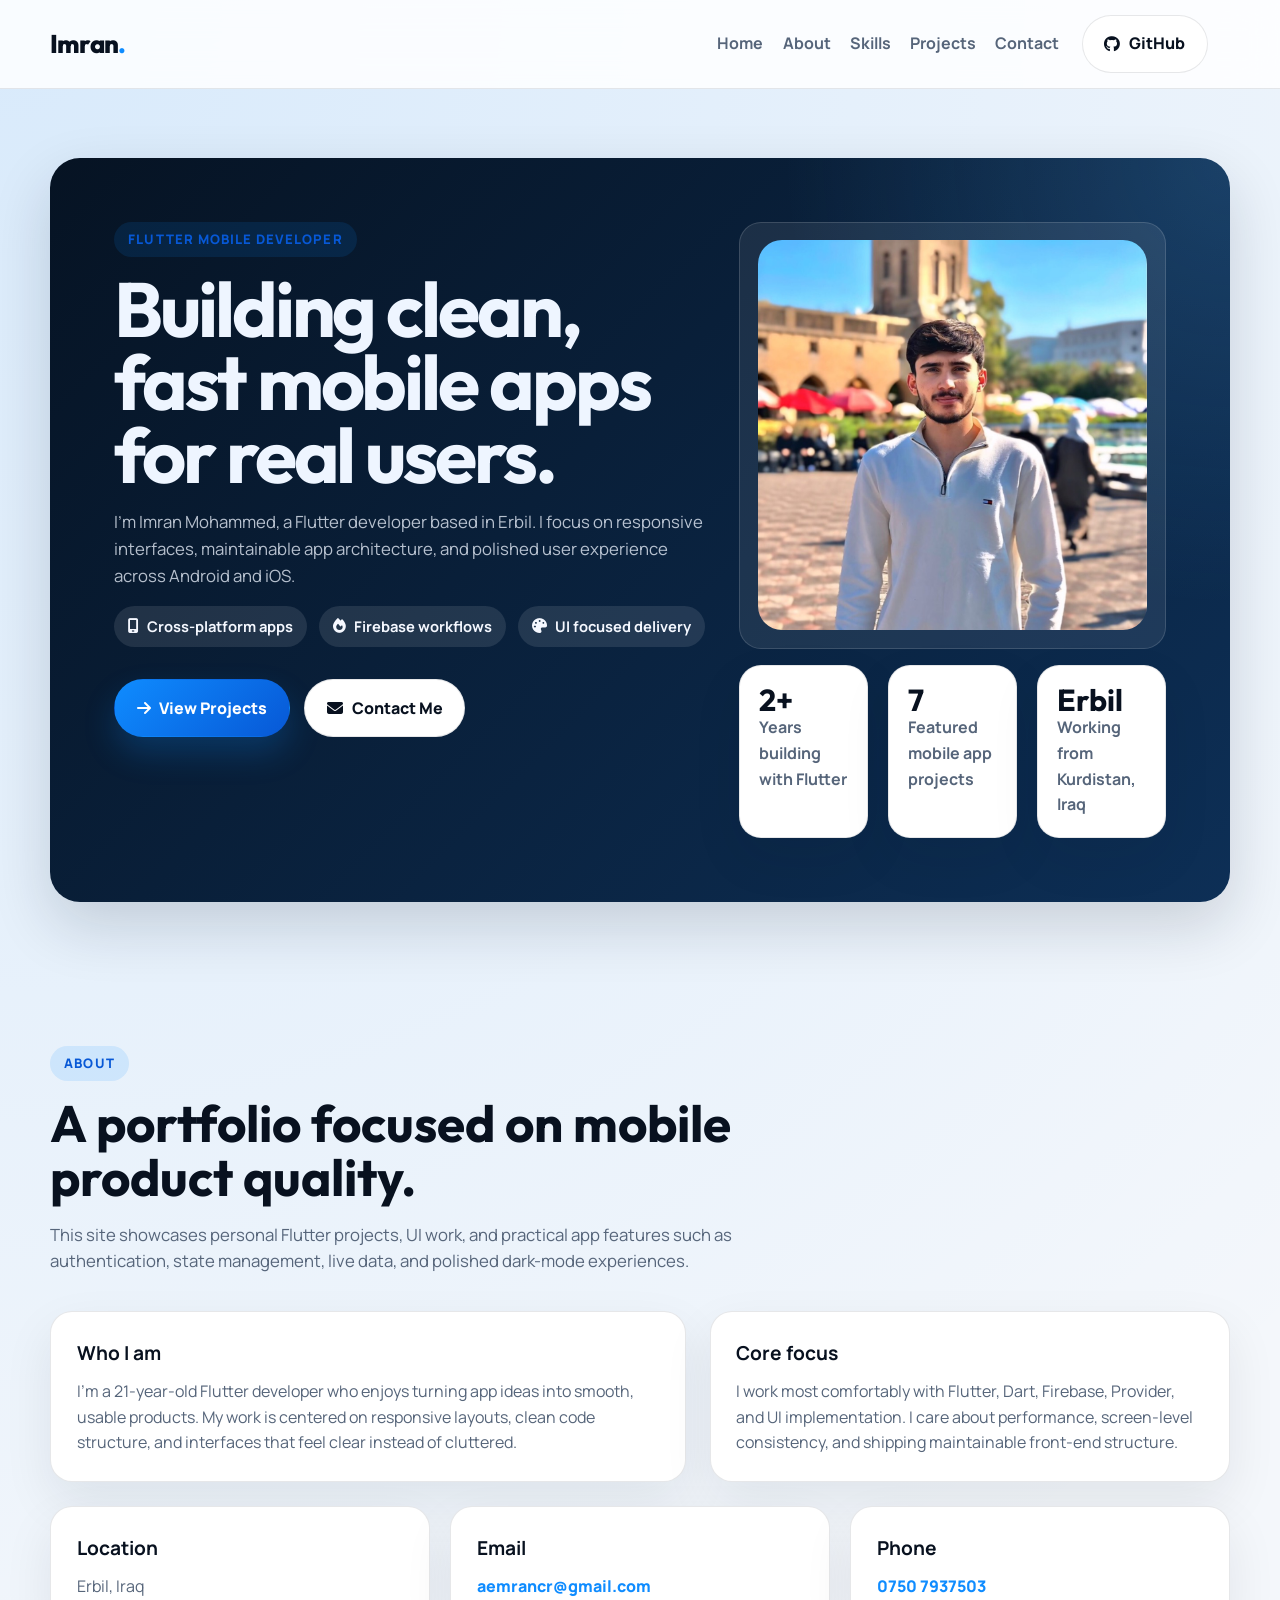
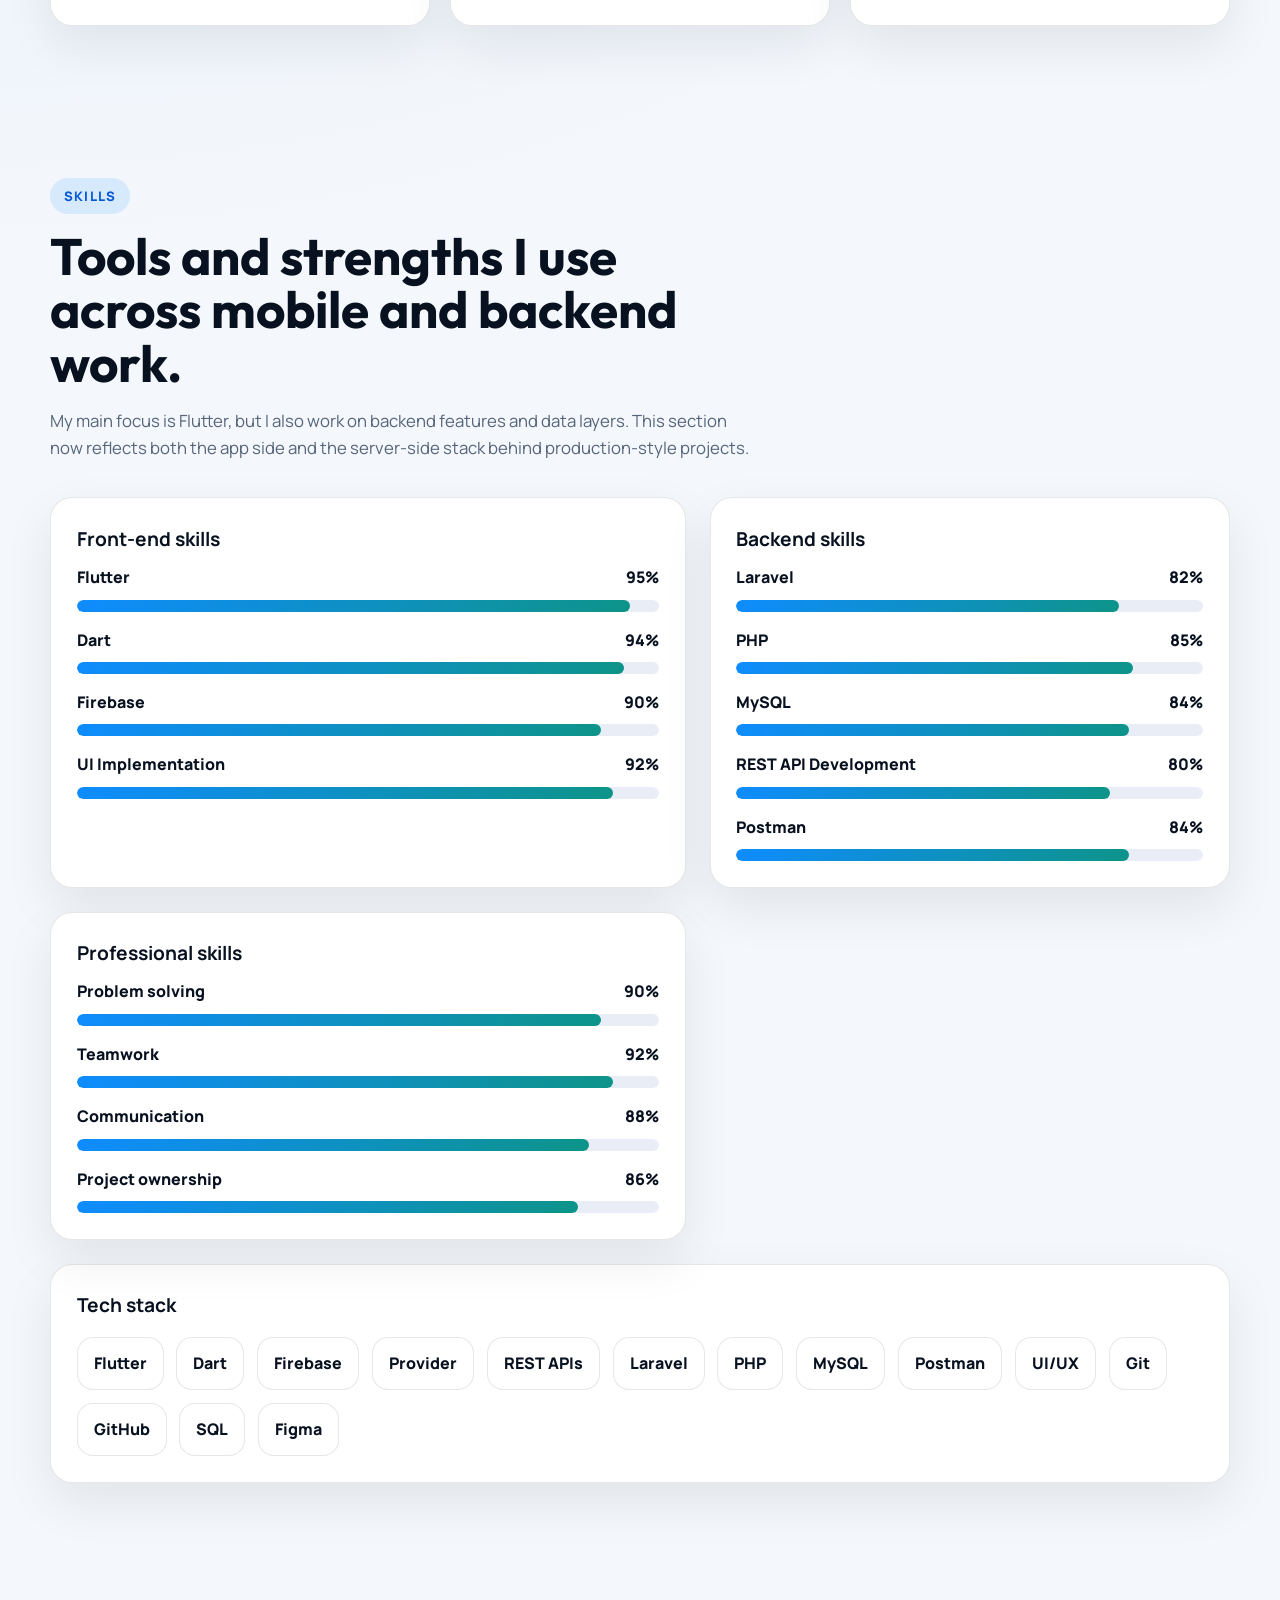
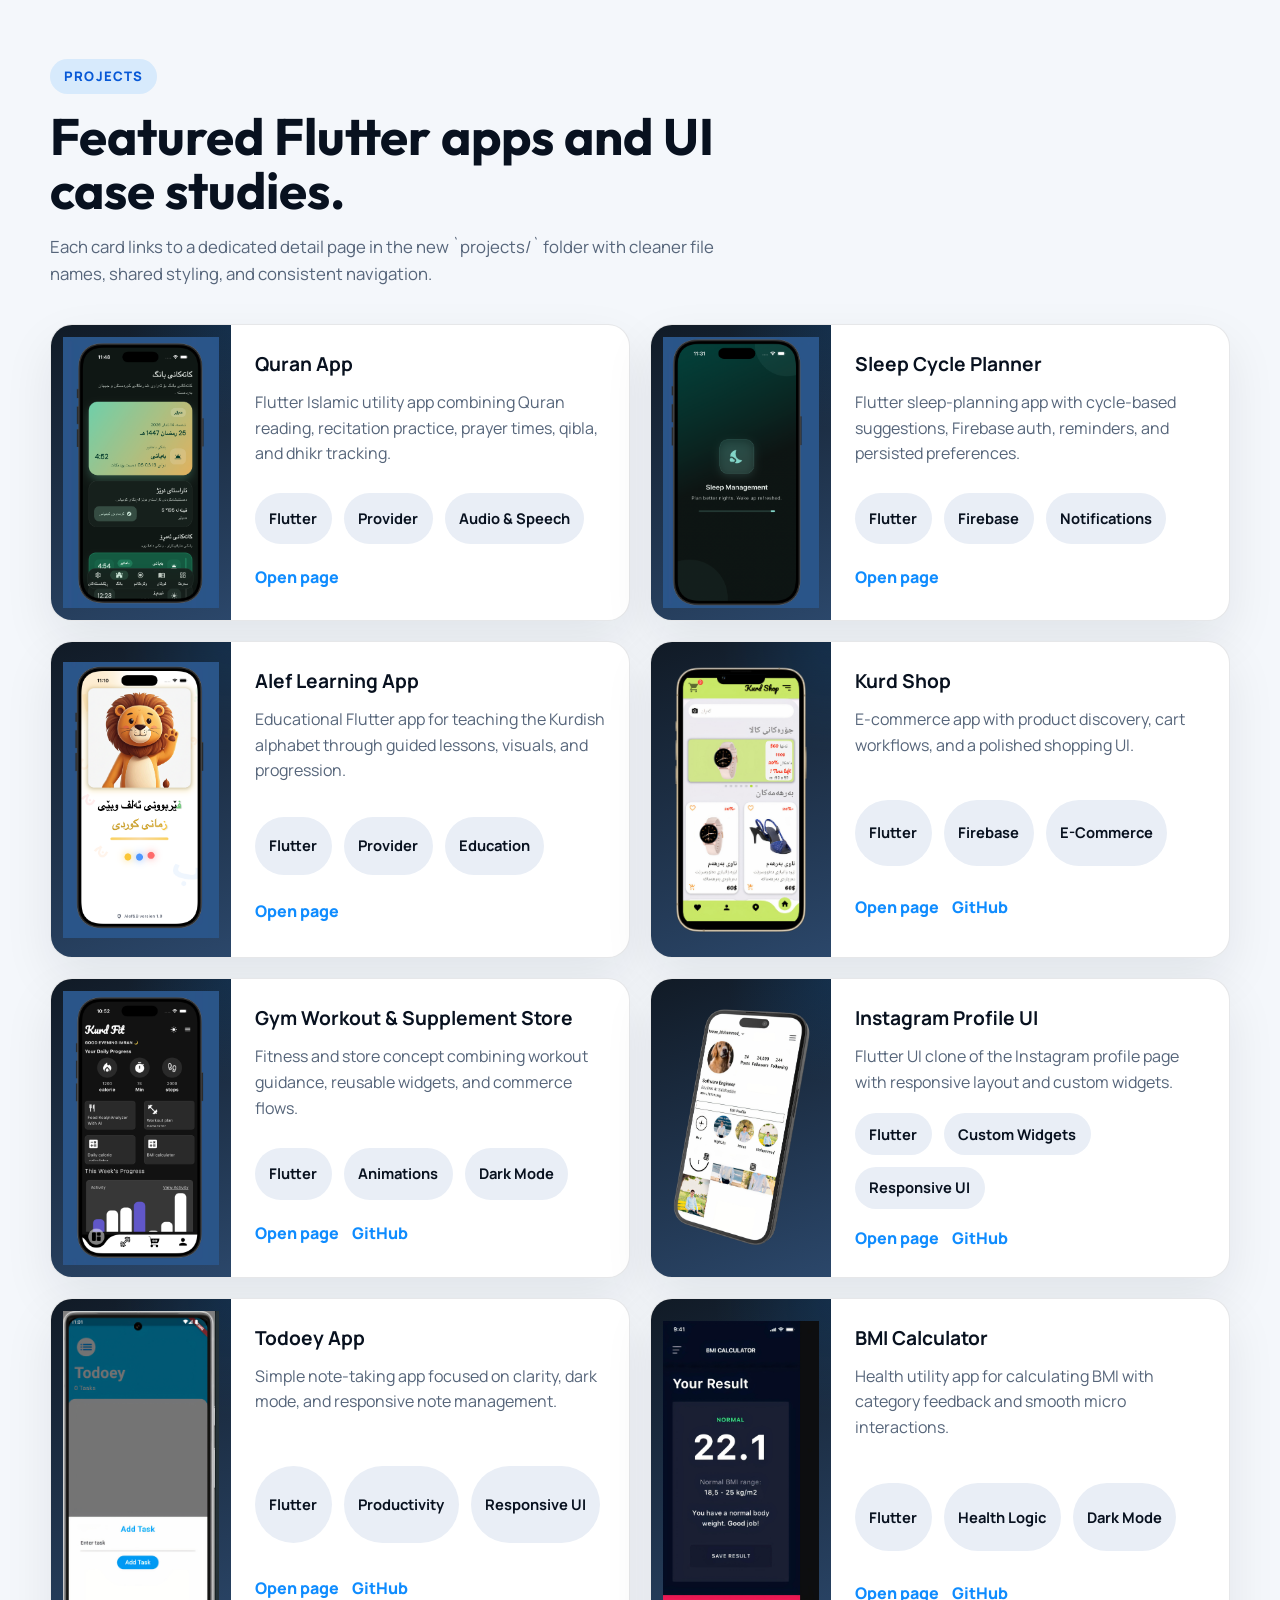
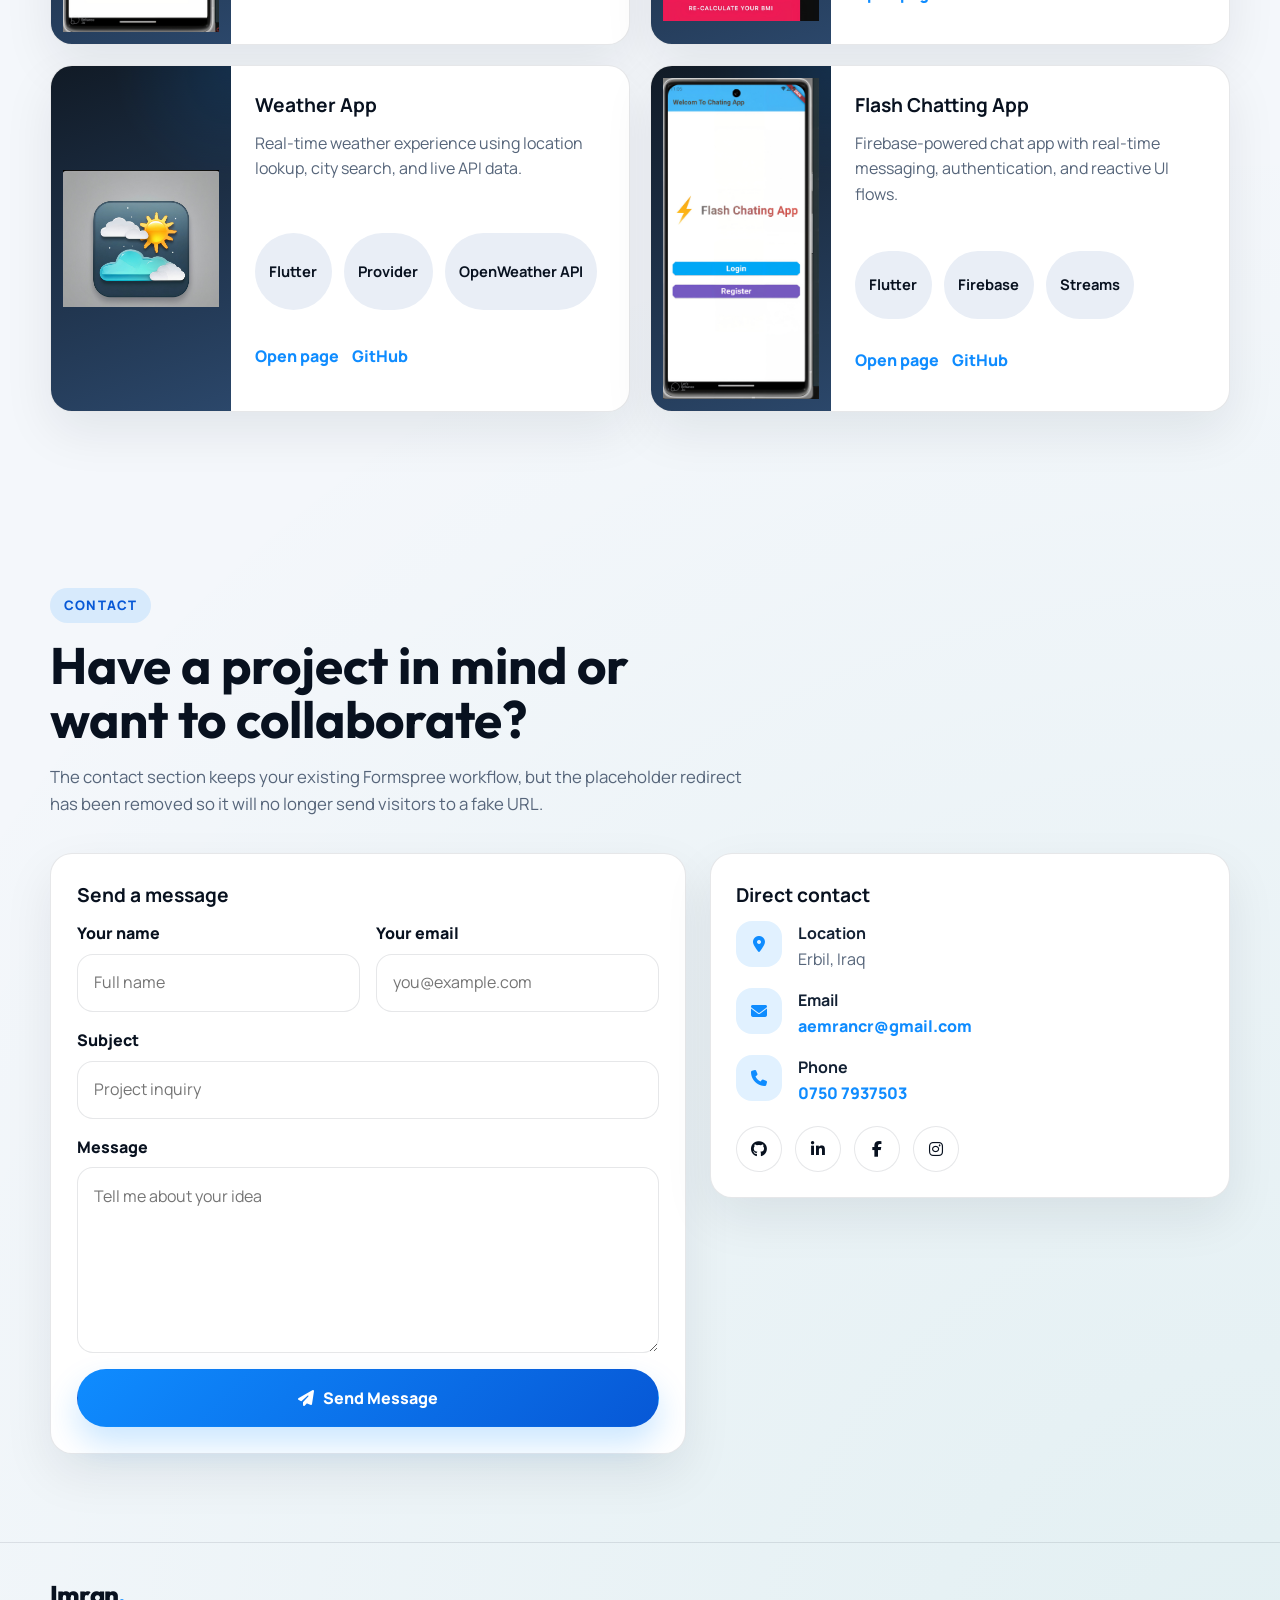
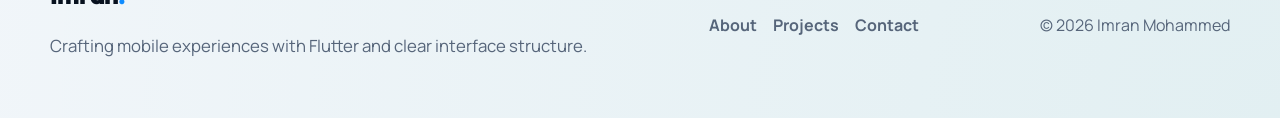
==== commit 471e452b: "feat: Apply default dark theme to all pages, update project listings with new links, and add Vercel " ====
--- a/index.html
+++ b/index.html
@@ -1,5 +1,5 @@
 <!DOCTYPE html>
-<html lang="en">
+<html lang="en" data-theme="dark">
 
 <head>
   <meta charset="UTF-8" />
@@ -314,221 +314,224 @@
           </p>
         </div>
 
-          <div class="project-grid">
-            <article class="project-card">
-              <div class="project-card__media">
-                <img src="assets/images/projects/quran-images/quran-screen-10.png" alt="Quran Companion App preview" />
-              </div>
-              <div class="project-card__body">
-                <div>
-                  <h3>Quran Companion App</h3>
-                  <p>Flutter Islamic utility app combining Quran reading, recitation practice, prayer times, qibla, and dhikr tracking.</p>
-                </div>
-                <div class="badge-list">
-                  <span class="badge">Flutter</span>
-                  <span class="badge">Provider</span>
-                  <span class="badge">Audio & Speech</span>
-                </div>
-                <div class="project-card__actions">
-                  <a class="link-button" href="projects/quran-companion-app.html">Open page</a>
-                </div>
-              </div>
-            </article>
-
-            <article class="project-card">
-              <div class="project-card__media">
-                <img src="assets/images/projects/sleep-images/sleep-screen-01.png" alt="Sleep Cycle Planner preview" />
-              </div>
-              <div class="project-card__body">
-                <div>
-                  <h3>Sleep Cycle Planner</h3>
-                  <p>Flutter sleep-planning app with cycle-based suggestions, Firebase auth, reminders, and persisted preferences.</p>
-                </div>
-                <div class="badge-list">
-                  <span class="badge">Flutter</span>
-                  <span class="badge">Firebase</span>
-                  <span class="badge">Notifications</span>
-                </div>
-                <div class="project-card__actions">
-                  <a class="link-button" href="projects/sleep-cycle-planner.html">Open page</a>
-                </div>
-              </div>
-            </article>
-
-            <article class="project-card">
-              <div class="project-card__media">
-                <img src="assets/images/projects/alef-images/alef-screen-01.png" alt="Alef Learning App preview" />
-              </div>
-              <div class="project-card__body">
-                <div>
-                  <h3>Alef Learning App</h3>
-                  <p>Educational Flutter app for teaching the Kurdish alphabet through guided lessons, visuals, and progression.</p>
-                </div>
-                <div class="badge-list">
-                  <span class="badge">Flutter</span>
-                  <span class="badge">Provider</span>
-                  <span class="badge">Education</span>
-                </div>
-                <div class="project-card__actions">
-                  <a class="link-button" href="projects/alef-learning-app.html">Open page</a>
-                </div>
-              </div>
-            </article>
-
-            <article class="project-card">
-              <div class="project-card__media">
-                <img src="assets/images/projects/image2-portrait.png" alt="Kurd Shop preview" />
-              </div>
-              <div class="project-card__body">
-                <div>
-                  <h3>Kurd Shop</h3>
-                  <p>E-commerce app with product discovery, cart workflows, and a polished shopping UI.</p>
-                </div>
-                <div class="badge-list">
-                  <span class="badge">Flutter</span>
-                  <span class="badge">Firebase</span>
-                  <span class="badge">E-Commerce</span>
-                </div>
-                <div class="project-card__actions">
-                  <a class="link-button" href="projects/kurd-shop.html">Open page</a>
-                  <a class="link-button" href="https://github.com/Imran-Mohammed-Shekho/E-commerce-app" target="_blank"
-                    rel="noreferrer">GitHub</a>
-                </div>
-              </div>
-            </article>
-
-            <article class="project-card">
-              <div class="project-card__media">
-                <img src="assets/images/projects/gymImages/2.png" alt="Gym Workout and Supplement Store preview" />
-              </div>
-              <div class="project-card__body">
-                <div>
-                  <h3>Gym Workout &amp; Supplement Store</h3>
-                  <p>Fitness and store concept combining workout guidance, reusable widgets, and commerce flows.</p>
-                </div>
-                <div class="badge-list">
-                  <span class="badge">Flutter</span>
-                  <span class="badge">Animations</span>
-                  <span class="badge">Dark Mode</span>
-                </div>
-                <div class="project-card__actions">
-                  <a class="link-button" href="projects/gym-workout-store.html">Open page</a>
-                  <a class="link-button" href="https://github.com/Imran-Mohammed-Shekho/Gym-App" target="_blank"
-                    rel="noreferrer">GitHub</a>
-                </div>
-              </div>
-            </article>
-
-            <article class="project-card">
-              <div class="project-card__media">
-                <img src="assets/images/projects/resized_iphone15_image-left.png" alt="Instagram Profile UI preview" />
-              </div>
-              <div class="project-card__body">
-                <div>
-                  <h3>Instagram Profile UI</h3>
-                  <p>Flutter UI clone of the Instagram profile page with responsive layout and custom widgets.</p>
-                </div>
-                <div class="badge-list">
-                  <span class="badge">Flutter</span>
-                  <span class="badge">Custom Widgets</span>
-                  <span class="badge">Responsive UI</span>
-                </div>
-                <div class="project-card__actions">
-                  <a class="link-button" href="projects/instagram-ui.html">Open page</a>
-                  <a class="link-button" href="https://github.com/Imran-Mohammed-Shekho/Instagram-UI" target="_blank"
-                    rel="noreferrer">GitHub</a>
-                </div>
-              </div>
-            </article>
-
-            <article class="project-card">
-              <div class="project-card__media">
-                <img src="assets/images/projects/tody1_LE_upscale_balanced_x4.jpg" alt="Todoey App preview" />
-              </div>
-              <div class="project-card__body">
-                <div>
-                  <h3>Todoey App</h3>
-                  <p>Simple note-taking app focused on clarity, dark mode, and responsive note management.</p>
-                </div>
-                <div class="badge-list">
-                  <span class="badge">Flutter</span>
-                  <span class="badge">Productivity</span>
-                  <span class="badge">Responsive UI</span>
-                </div>
-                <div class="project-card__actions">
-                  <a class="link-button" href="projects/todoey-app.html">Open page</a>
-                  <a class="link-button" href="https://github.com/Imran-Mohammed-Shekho/Todyoe-App" target="_blank"
-                    rel="noreferrer">GitHub</a>
-                </div>
-              </div>
-            </article>
-
-            <article class="project-card">
-              <div class="project-card__media">
-                <img src="assets/images/projects/bm3.jpg" alt="BMI Calculator preview" />
-              </div>
-              <div class="project-card__body">
-                <div>
-                  <h3>BMI Calculator</h3>
-                  <p>Health utility app for calculating BMI with category feedback and smooth micro interactions.</p>
-                </div>
-                <div class="badge-list">
-                  <span class="badge">Flutter</span>
-                  <span class="badge">Health Logic</span>
-                  <span class="badge">Dark Mode</span>
-                </div>
-                <div class="project-card__actions">
-                  <a class="link-button" href="projects/bmi-calculator.html">Open page</a>
-                  <a class="link-button" href="https://github.com/Imran-Mohammed-Shekho/Modern-BMI" target="_blank"
-                    rel="noreferrer">GitHub</a>
-                </div>
-              </div>
-            </article>
-
-            <article class="project-card">
-              <div class="project-card__media">
-                <img src="assets/images/projects/weather-image.jpg" alt="Weather App preview" />
-              </div>
-              <div class="project-card__body">
-                <div>
-                  <h3>Weather App</h3>
-                  <p>Real-time weather experience using location lookup, city search, and live API data.</p>
-                </div>
-                <div class="badge-list">
-                  <span class="badge">Flutter</span>
-                  <span class="badge">Provider</span>
-                  <span class="badge">OpenWeather API</span>
-                </div>
-                <div class="project-card__actions">
-                  <a class="link-button" href="projects/weather-app.html">Open page</a>
-                  <a class="link-button" href="https://github.com/Imran-Mohammed-Shekho/Weather-App" target="_blank"
-                    rel="noreferrer">GitHub</a>
-                </div>
-              </div>
-            </article>
-
-            <article class="project-card">
-              <div class="project-card__media">
-                <img src="assets/images/projects/flash-chating.jpg" alt="Flash Chatting App preview" />
-              </div>
-              <div class="project-card__body">
-                <div>
-                  <h3>Flash Chatting App</h3>
-                  <p>Firebase-powered chat app with real-time messaging, authentication, and reactive UI flows.</p>
-                </div>
-                <div class="badge-list">
-                  <span class="badge">Flutter</span>
-                  <span class="badge">Firebase</span>
-                  <span class="badge">Streams</span>
-                </div>
-                <div class="project-card__actions">
-                  <a class="link-button" href="projects/flash-chatting-app.html">Open page</a>
-                  <a class="link-button" href="https://github.com/Imran-Mohammed-Shekho/Chating-App" target="_blank"
-                    rel="noreferrer">GitHub</a>
-                </div>
-              </div>
-            </article>
-          </div>
+        <div class="project-grid">
+          <article class="project-card">
+            <div class="project-card__media">
+              <img src="assets/images/projects/quran-images/quran-screen-10.png" alt="Quran app screenshot" />
+            </div>
+            <div class="project-card__body">
+              <div>
+                <h3>Quran App</h3>
+                <p>Flutter Islamic utility app combining Quran reading, recitation practice, prayer times, qibla, and
+                  dhikr tracking.</p>
+              </div>
+              <div class="badge-list">
+                <span class="badge">Flutter</span>
+                <span class="badge">Provider</span>
+                <span class="badge">Audio & Speech</span>
+              </div>
+              <div class="project-card__actions">
+                <a class="link-button" href="projects/quran-companion-app.html">Open page</a>
+              </div>
+            </div>
+          </article>
+
+          <article class="project-card">
+            <div class="project-card__media">
+              <img src="assets/images/projects/sleep-images/sleep-screen-01.png" alt="Sleep cycle planner screenshot" />
+            </div>
+            <div class="project-card__body">
+              <div>
+                <h3>Sleep Cycle Planner</h3>
+                <p>Flutter sleep-planning app with cycle-based suggestions, Firebase auth, reminders, and persisted
+                  preferences.</p>
+              </div>
+              <div class="badge-list">
+                <span class="badge">Flutter</span>
+                <span class="badge">Firebase</span>
+                <span class="badge">Notifications</span>
+              </div>
+              <div class="project-card__actions">
+                <a class="link-button" href="projects/sleep-cycle-planner.html">Open page</a>
+              </div>
+            </div>
+          </article>
+
+          <article class="project-card">
+            <div class="project-card__media">
+              <img src="assets/images/projects/alef-images/alef-screen-01.png" alt="Alef learning app screenshot" />
+            </div>
+            <div class="project-card__body">
+              <div>
+                <h3>Alef Learning App</h3>
+                <p>Educational Flutter app for teaching the Kurdish alphabet through guided lessons, visuals, and
+                  progression.</p>
+              </div>
+              <div class="badge-list">
+                <span class="badge">Flutter</span>
+                <span class="badge">Provider</span>
+                <span class="badge">Education</span>
+              </div>
+              <div class="project-card__actions">
+                <a class="link-button" href="projects/alef-learning-app.html">Open page</a>
+              </div>
+            </div>
+          </article>
+
+          <article class="project-card">
+            <div class="project-card__media">
+              <img src="assets/images/projects/image2-portrait.png" alt="Kurd Shop screenshot" />
+            </div>
+            <div class="project-card__body">
+              <div>
+                <h3>Kurd Shop</h3>
+                <p>E-commerce app with product discovery, cart workflows, and a polished shopping UI.</p>
+              </div>
+              <div class="badge-list">
+                <span class="badge">Flutter</span>
+                <span class="badge">Firebase</span>
+                <span class="badge">E-Commerce</span>
+              </div>
+              <div class="project-card__actions">
+                <a class="link-button" href="projects/kurd-shop.html">Open page</a>
+                <a class="link-button" href="https://github.com/Imran7782/E-commerce-app" target="_blank"
+                  rel="noreferrer">GitHub</a>
+              </div>
+            </div>
+          </article>
+
+          <article class="project-card">
+            <div class="project-card__media">
+              <img src="assets/images/projects/gymImages/2.png" alt="Gym workout and supplement store screenshot" />
+            </div>
+            <div class="project-card__body">
+              <div>
+                <h3>Gym Workout &amp; Supplement Store</h3>
+                <p>Fitness and store concept combining workout guidance, reusable widgets, and commerce flows.</p>
+              </div>
+              <div class="badge-list">
+                <span class="badge">Flutter</span>
+                <span class="badge">Animations</span>
+                <span class="badge">Dark Mode</span>
+              </div>
+              <div class="project-card__actions">
+                <a class="link-button" href="projects/gym-workout-store.html">Open page</a>
+                <a class="link-button" href="https://github.com/Imran7782/Gym-App" target="_blank"
+                  rel="noreferrer">GitHub</a>
+              </div>
+            </div>
+          </article>
+
+          <article class="project-card">
+            <div class="project-card__media">
+              <img src="assets/images/projects/resized_iphone15_image-left.png" alt="Instagram UI screenshot" />
+            </div>
+            <div class="project-card__body">
+              <div>
+                <h3>Instagram Profile UI</h3>
+                <p>Flutter UI clone of the Instagram profile page with responsive layout and custom widgets.</p>
+              </div>
+              <div class="badge-list">
+                <span class="badge">Flutter</span>
+                <span class="badge">Custom Widgets</span>
+                <span class="badge">Responsive UI</span>
+              </div>
+              <div class="project-card__actions">
+                <a class="link-button" href="projects/instagram-ui.html">Open page</a>
+                <a class="link-button" href="https://github.com/Imran7782/Instagram-UI" target="_blank"
+                  rel="noreferrer">GitHub</a>
+              </div>
+            </div>
+          </article>
+
+          <article class="project-card">
+            <div class="project-card__media">
+              <img src="assets/images/projects/tody1_LE_upscale_balanced_x4.jpg" alt="Todoey app screenshot" />
+            </div>
+            <div class="project-card__body">
+              <div>
+                <h3>Todoey App</h3>
+                <p>Simple note-taking app focused on clarity, dark mode, and responsive note management.</p>
+              </div>
+              <div class="badge-list">
+                <span class="badge">Flutter</span>
+                <span class="badge">Productivity</span>
+                <span class="badge">Responsive UI</span>
+              </div>
+              <div class="project-card__actions">
+                <a class="link-button" href="projects/todoey-app.html">Open page</a>
+                <a class="link-button" href="https://github.com/Imran7782/Todyoe-App" target="_blank"
+                  rel="noreferrer">GitHub</a>
+              </div>
+            </div>
+          </article>
+
+          <article class="project-card">
+            <div class="project-card__media">
+              <img src="assets/images/projects/bm3.jpg" alt="BMI calculator screenshot" />
+            </div>
+            <div class="project-card__body">
+              <div>
+                <h3>BMI Calculator</h3>
+                <p>Health utility app for calculating BMI with category feedback and smooth micro interactions.</p>
+              </div>
+              <div class="badge-list">
+                <span class="badge">Flutter</span>
+                <span class="badge">Health Logic</span>
+                <span class="badge">Dark Mode</span>
+              </div>
+              <div class="project-card__actions">
+                <a class="link-button" href="projects/bmi-calculator.html">Open page</a>
+                <a class="link-button" href="https://github.com/Imran7782/Modern-BMI" target="_blank"
+                  rel="noreferrer">GitHub</a>
+              </div>
+            </div>
+          </article>
+
+          <article class="project-card">
+            <div class="project-card__media">
+              <img src="assets/images/projects/weather-image.jpg" alt="Weather app screenshot" />
+            </div>
+            <div class="project-card__body">
+              <div>
+                <h3>Weather App</h3>
+                <p>Real-time weather experience using location lookup, city search, and live API data.</p>
+              </div>
+              <div class="badge-list">
+                <span class="badge">Flutter</span>
+                <span class="badge">Provider</span>
+                <span class="badge">OpenWeather API</span>
+              </div>
+              <div class="project-card__actions">
+                <a class="link-button" href="projects/weather-app.html">Open page</a>
+                <a class="link-button" href="https://github.com/Imran7782/Weather-App" target="_blank"
+                  rel="noreferrer">GitHub</a>
+              </div>
+            </div>
+          </article>
+
+          <article class="project-card">
+            <div class="project-card__media">
+              <img src="assets/images/projects/flash-chating.jpg" alt="Flash chatting app screenshot" />
+            </div>
+            <div class="project-card__body">
+              <div>
+                <h3>Flash Chatting App</h3>
+                <p>Firebase-powered chat app with real-time messaging, authentication, and reactive UI flows.</p>
+              </div>
+              <div class="badge-list">
+                <span class="badge">Flutter</span>
+                <span class="badge">Firebase</span>
+                <span class="badge">Streams</span>
+              </div>
+              <div class="project-card__actions">
+                <a class="link-button" href="projects/flash-chatting-app.html">Open page</a>
+                <a class="link-button" href="https://github.com/Imran7782/Chating-App" target="_blank"
+                  rel="noreferrer">GitHub</a>
+              </div>
+            </div>
+          </article>
+        </div>
       </div>
     </section>
 
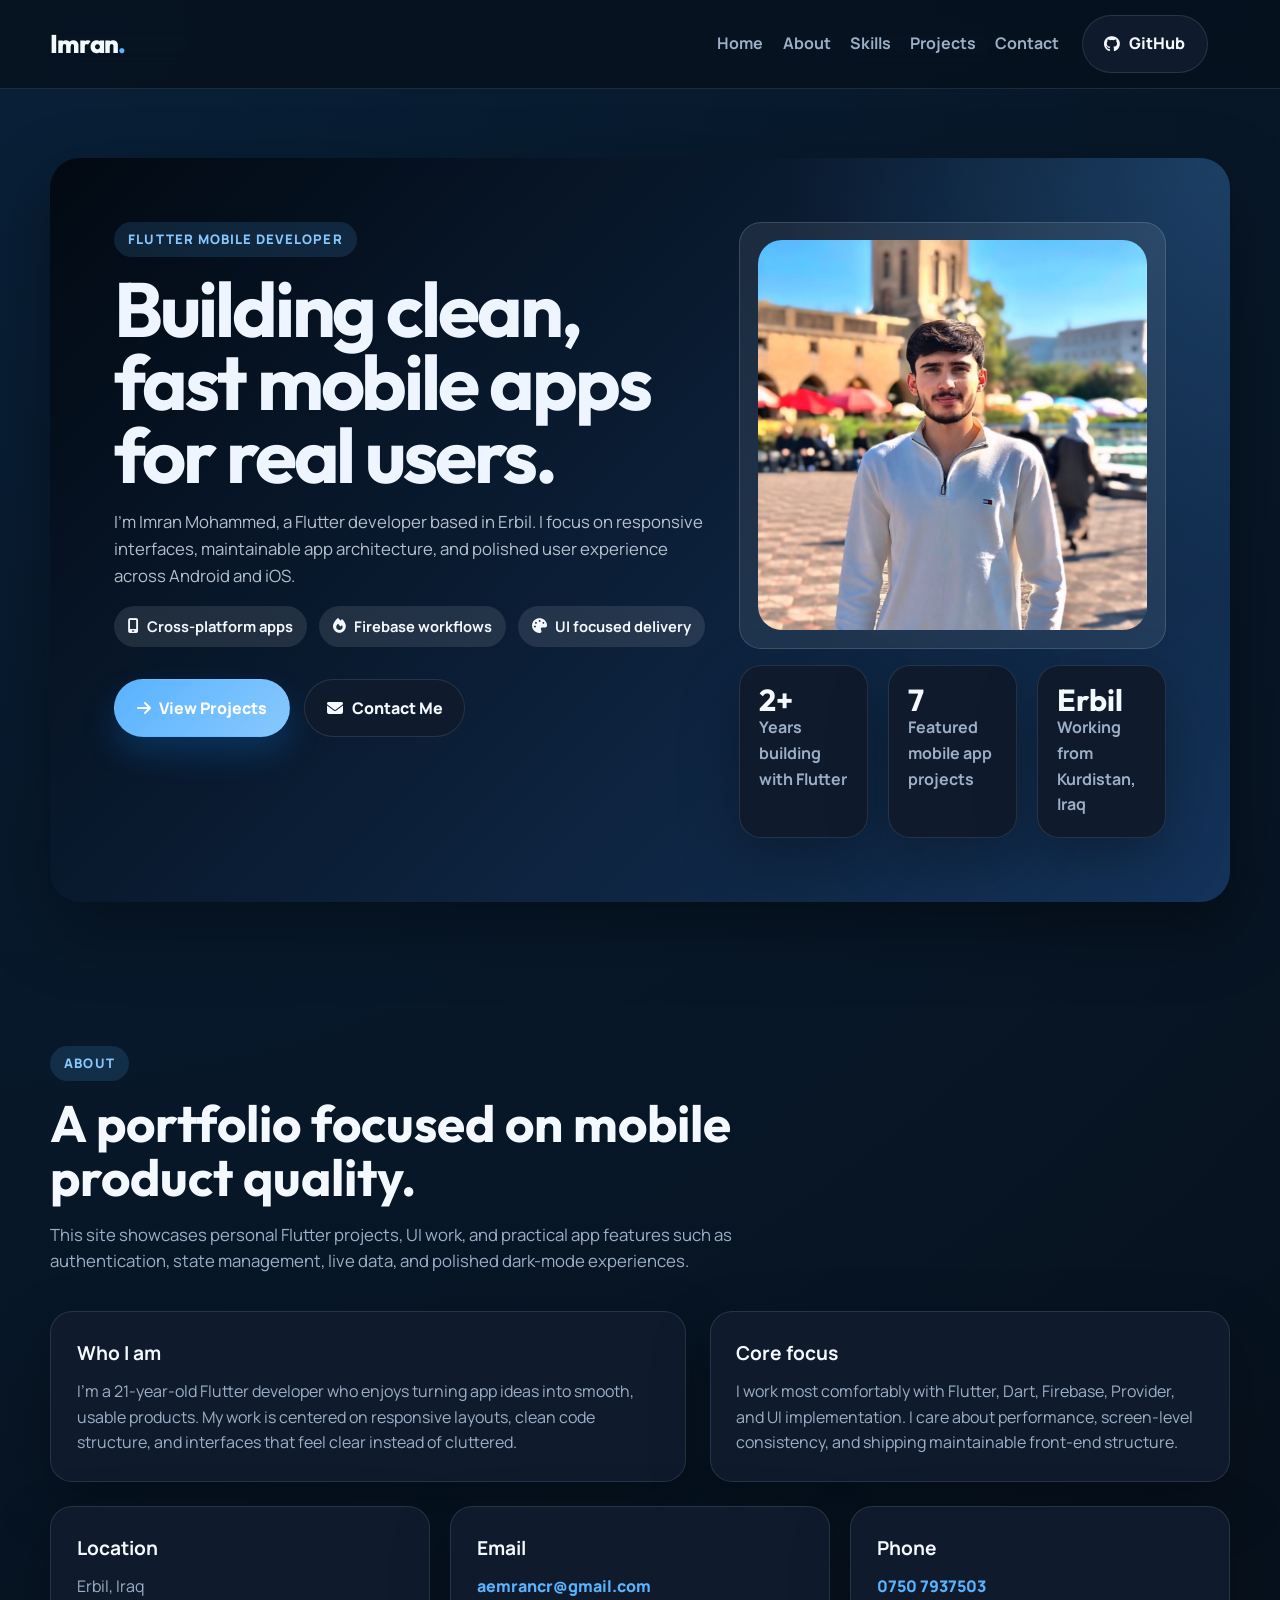
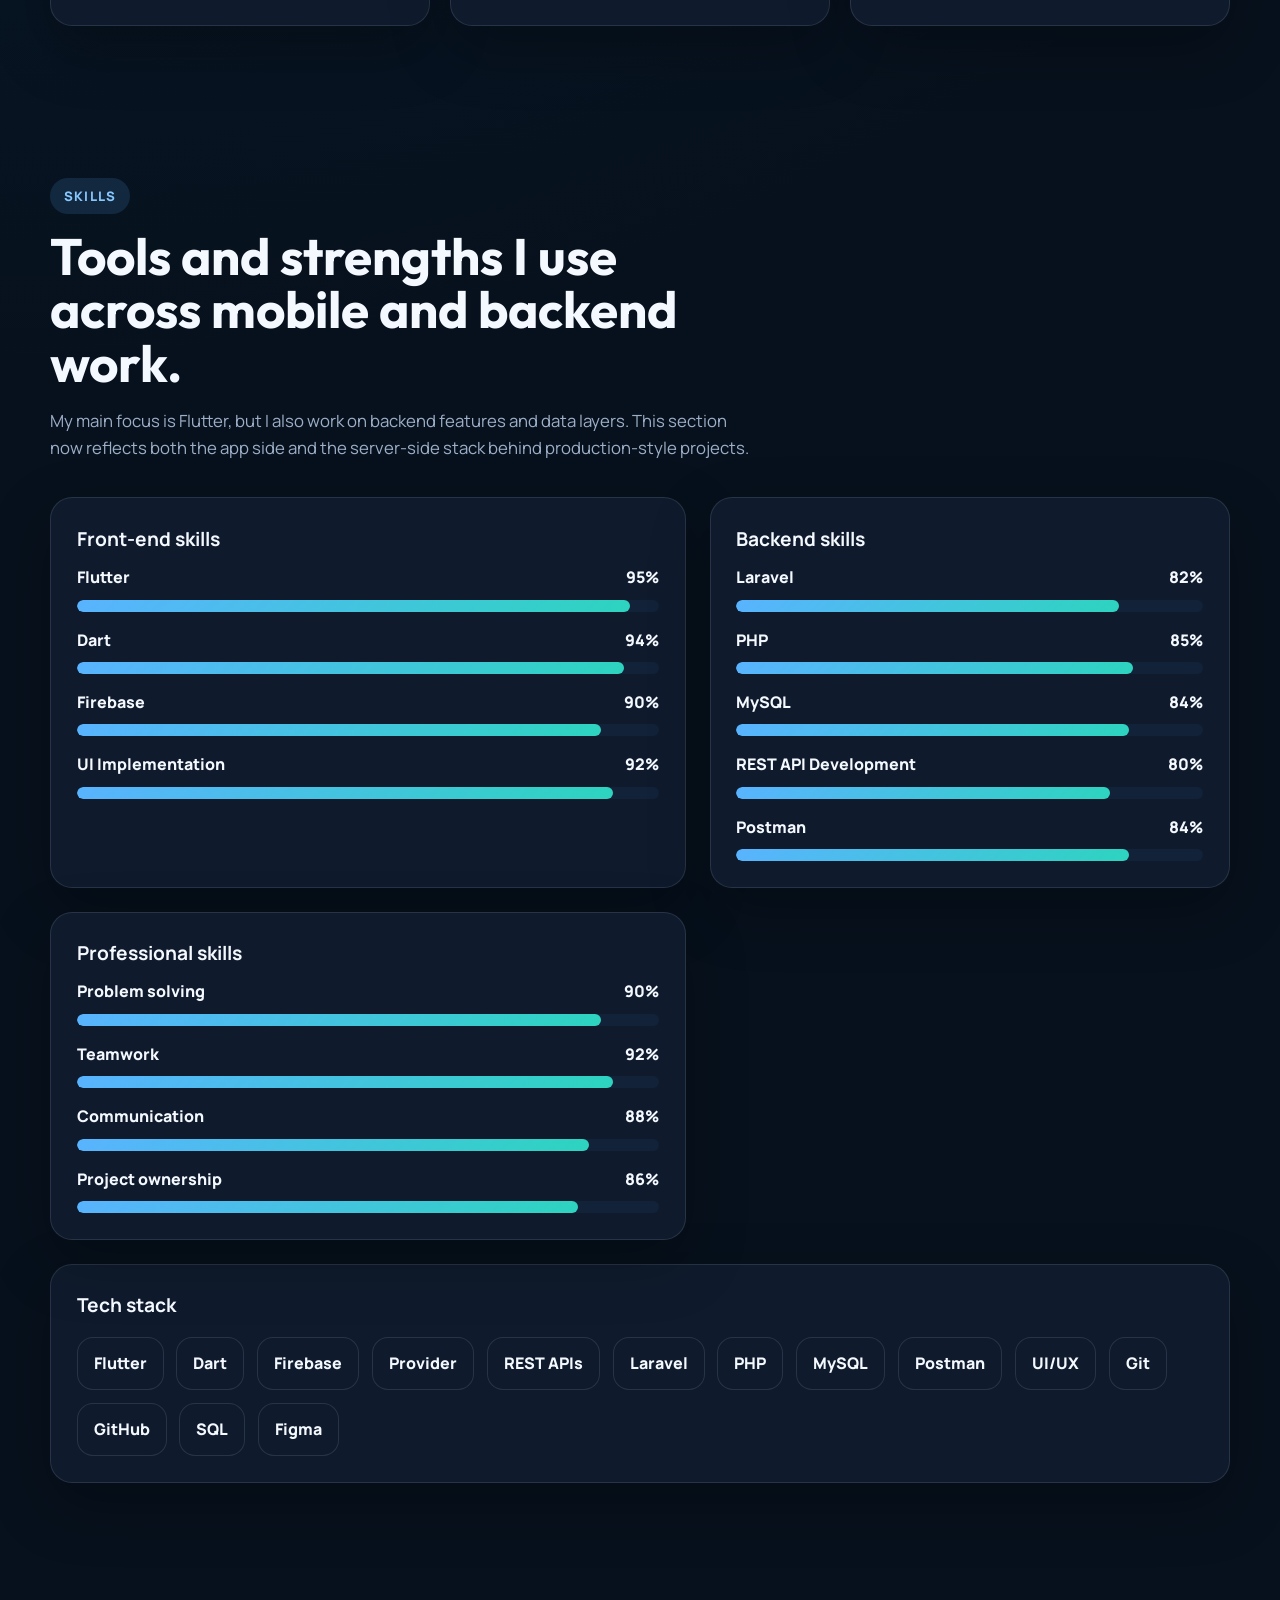
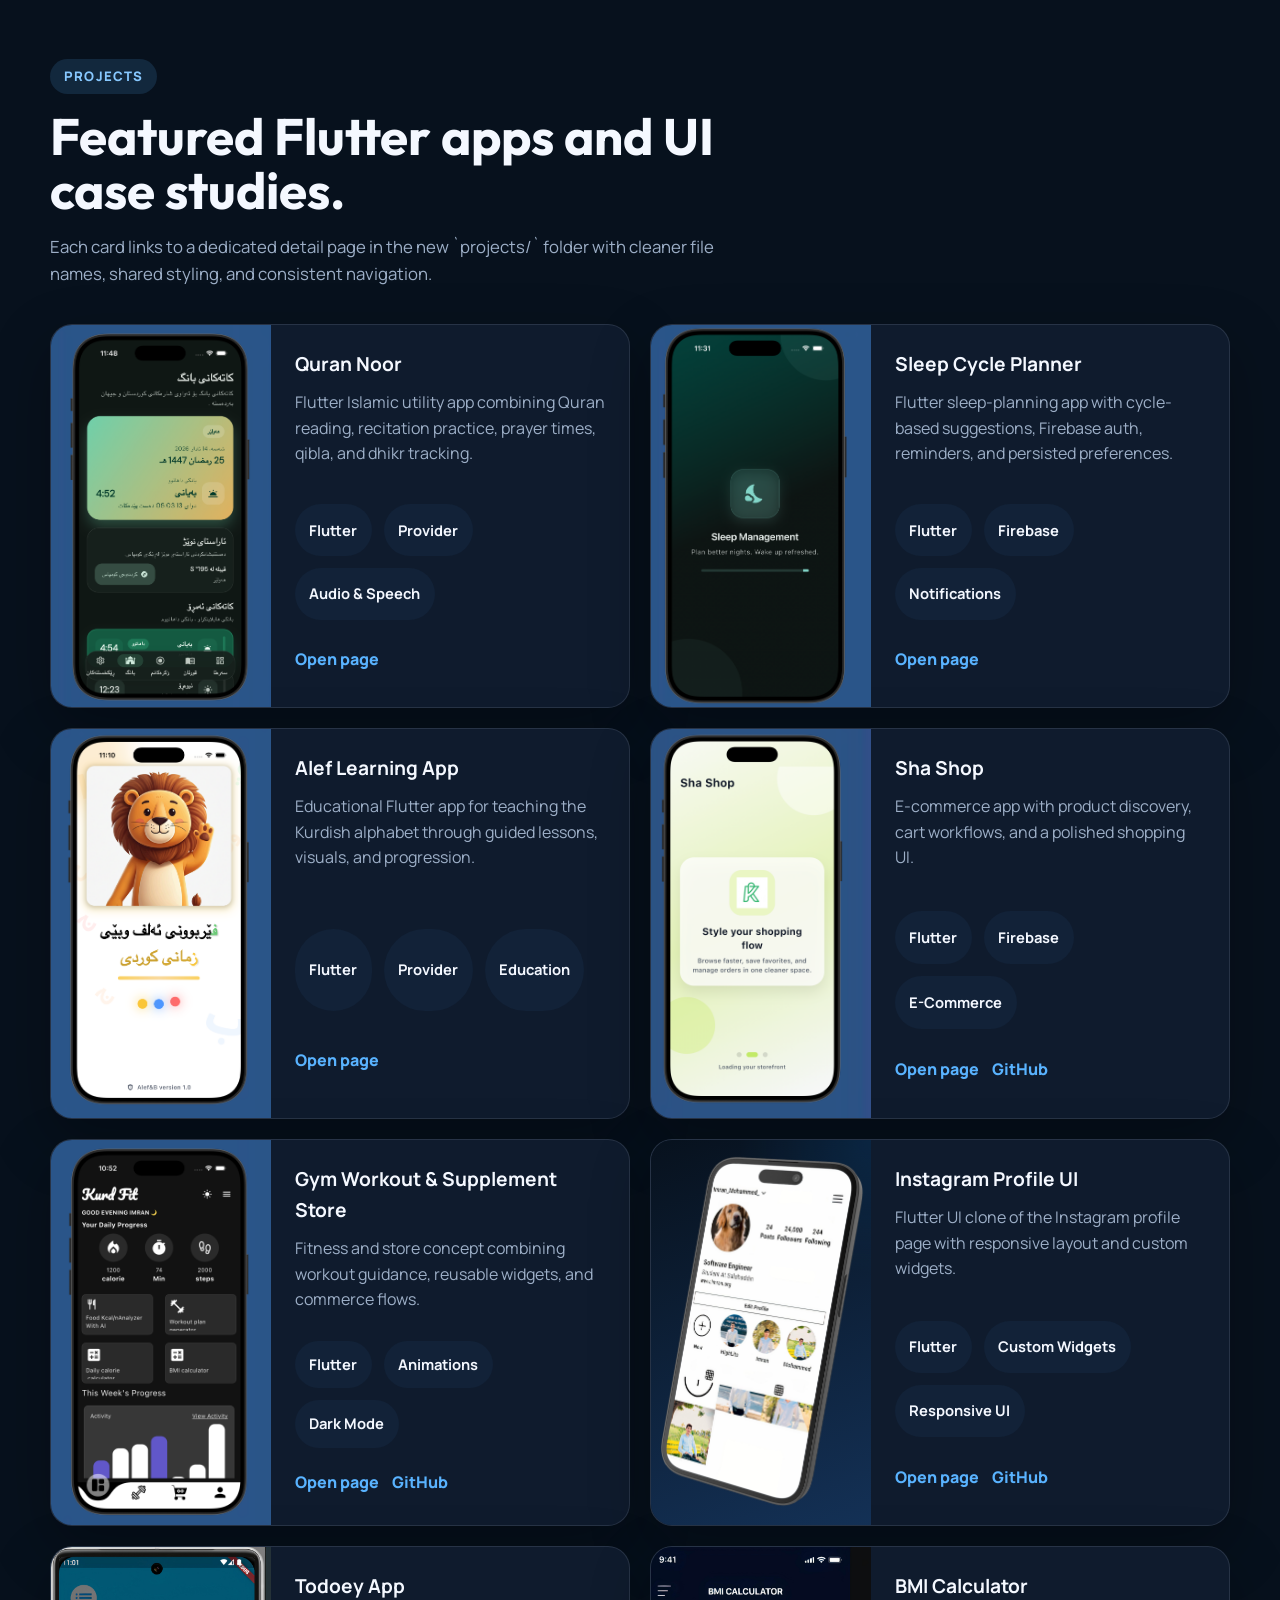
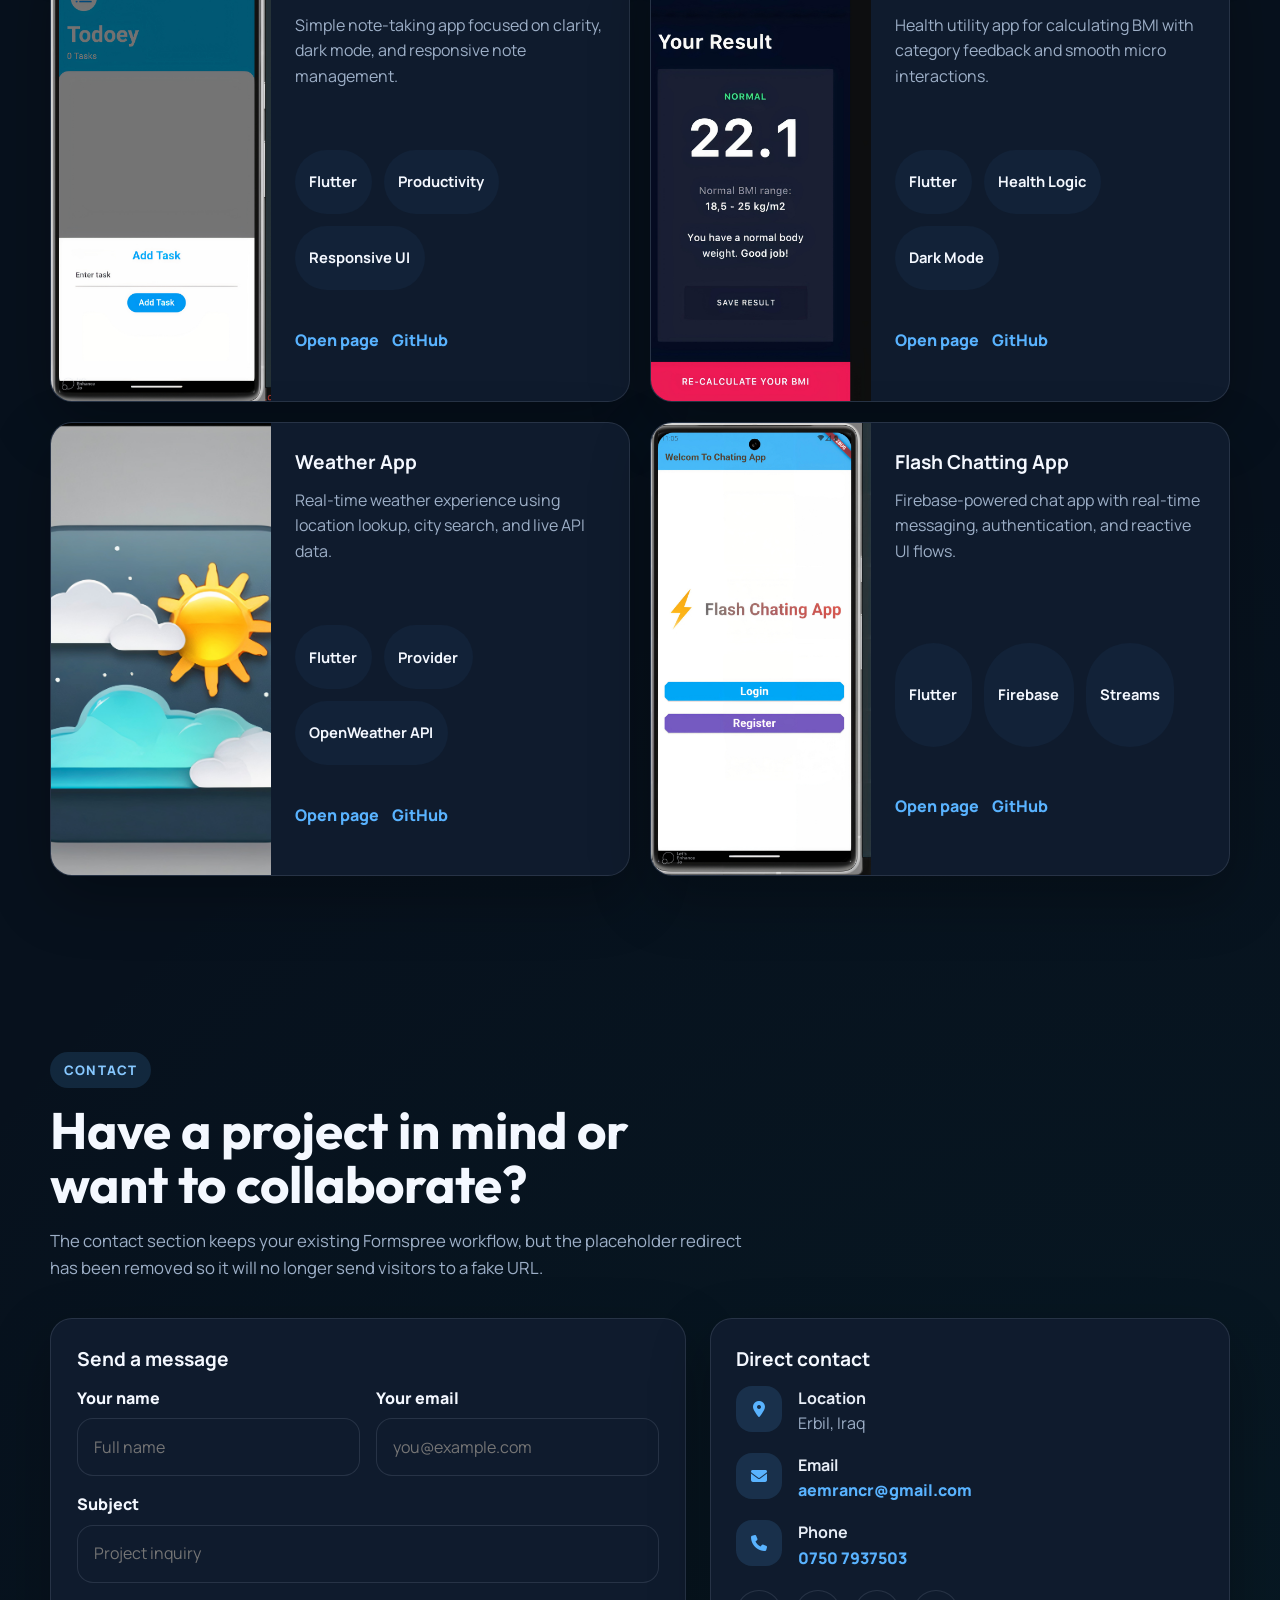
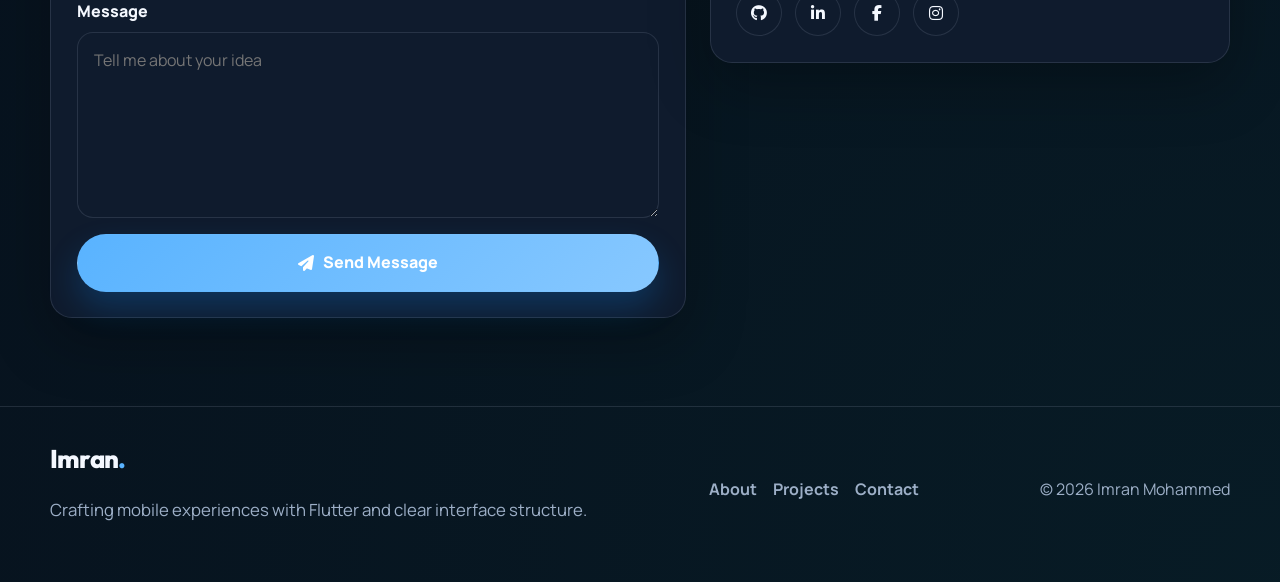
==== commit 53805701: "Rename "Quran App" to "Quran Noor" and "Kurd Shop" to "Sha Shop", add new Sha Shop project images, a" ====
--- a/index.html
+++ b/index.html
@@ -317,11 +317,11 @@
         <div class="project-grid">
           <article class="project-card">
             <div class="project-card__media">
-              <img src="assets/images/projects/quran-images/quran-screen-10.png" alt="Quran app screenshot" />
-            </div>
-            <div class="project-card__body">
-              <div>
-                <h3>Quran App</h3>
+              <img src="assets/images/projects/quran-images/quran-screen-10.png" alt="Quran Noor screenshot" />
+            </div>
+            <div class="project-card__body">
+              <div>
+                <h3>Quran Noor</h3>
                 <p>Flutter Islamic utility app combining Quran reading, recitation practice, prayer times, qibla, and
                   dhikr tracking.</p>
               </div>
@@ -380,11 +380,11 @@
 
           <article class="project-card">
             <div class="project-card__media">
-              <img src="assets/images/projects/image2-portrait.png" alt="Kurd Shop screenshot" />
-            </div>
-            <div class="project-card__body">
-              <div>
-                <h3>Kurd Shop</h3>
+              <img src="assets/images/projects/ShaShopImages/shashop-01.png" alt="Sha Shop screenshot" />
+            </div>
+            <div class="project-card__body">
+              <div>
+                <h3>Sha Shop</h3>
                 <p>E-commerce app with product discovery, cart workflows, and a polished shopping UI.</p>
               </div>
               <div class="badge-list">
--- a/assets/css/styles.css
+++ b/assets/css/styles.css
@@ -524,7 +524,7 @@
 
 .project-card {
   display: grid;
-  grid-template-columns: 180px 1fr;
+  grid-template-columns: 220px 1fr;
   gap: 0;
   padding: 0;
   overflow: hidden;
@@ -534,6 +534,7 @@
 .project-card__media {
   position: relative;
   min-height: 100%;
+  overflow: hidden;
   background:
     radial-gradient(circle at top right, rgba(15, 140, 255, 0.12), transparent 30%),
     linear-gradient(160deg, rgba(7, 17, 29, 0.96), rgba(20, 51, 90, 0.9));
@@ -543,9 +544,9 @@
   width: 100%;
   height: 100%;
   min-height: 100%;
-  object-fit: contain;
+  object-fit: cover;
   object-position: center;
-  padding: 0.75rem;
+  display: block;
 }
 
 .project-card__body {
@@ -692,8 +693,9 @@
   display: flex;
   align-items: center;
   justify-content: center;
-  padding: 1rem;
+  padding: 0;
   border-radius: 24px;
+  overflow: hidden;
   background:
     radial-gradient(circle at top right, rgba(15, 140, 255, 0.12), transparent 34%),
     var(--surface-muted);
@@ -703,12 +705,12 @@
 .project-visual img,
 .gallery-card img {
   width: 100%;
-  border-radius: 22px;
-  object-fit: contain;
+  height: 100%;
+  object-fit: cover;
 }
 
 .project-visual img {
-  max-height: 460px;
+  min-height: 460px;
 }
 
 .project-layout {
@@ -747,16 +749,16 @@
 .gallery-card figure {
   display: grid;
   gap: 0;
-  align-items: center;
-  justify-items: center;
-  padding: 1rem 1rem 0;
+  align-items: stretch;
+  justify-items: stretch;
+  padding: 0;
   background:
     radial-gradient(circle at top right, rgba(15, 140, 255, 0.08), transparent 28%),
     var(--surface-muted);
 }
 
 .gallery-card img {
-  max-height: 430px;
+  min-height: 430px;
 }
 
 .gallery-card figcaption {
@@ -893,11 +895,11 @@
   }
 
   .project-card__media {
-    min-height: 190px;
+    min-height: 220px;
   }
 
   .project-card__media img {
-    min-height: 190px;
+    min-height: 220px;
   }
 
   .site-footer__inner {
